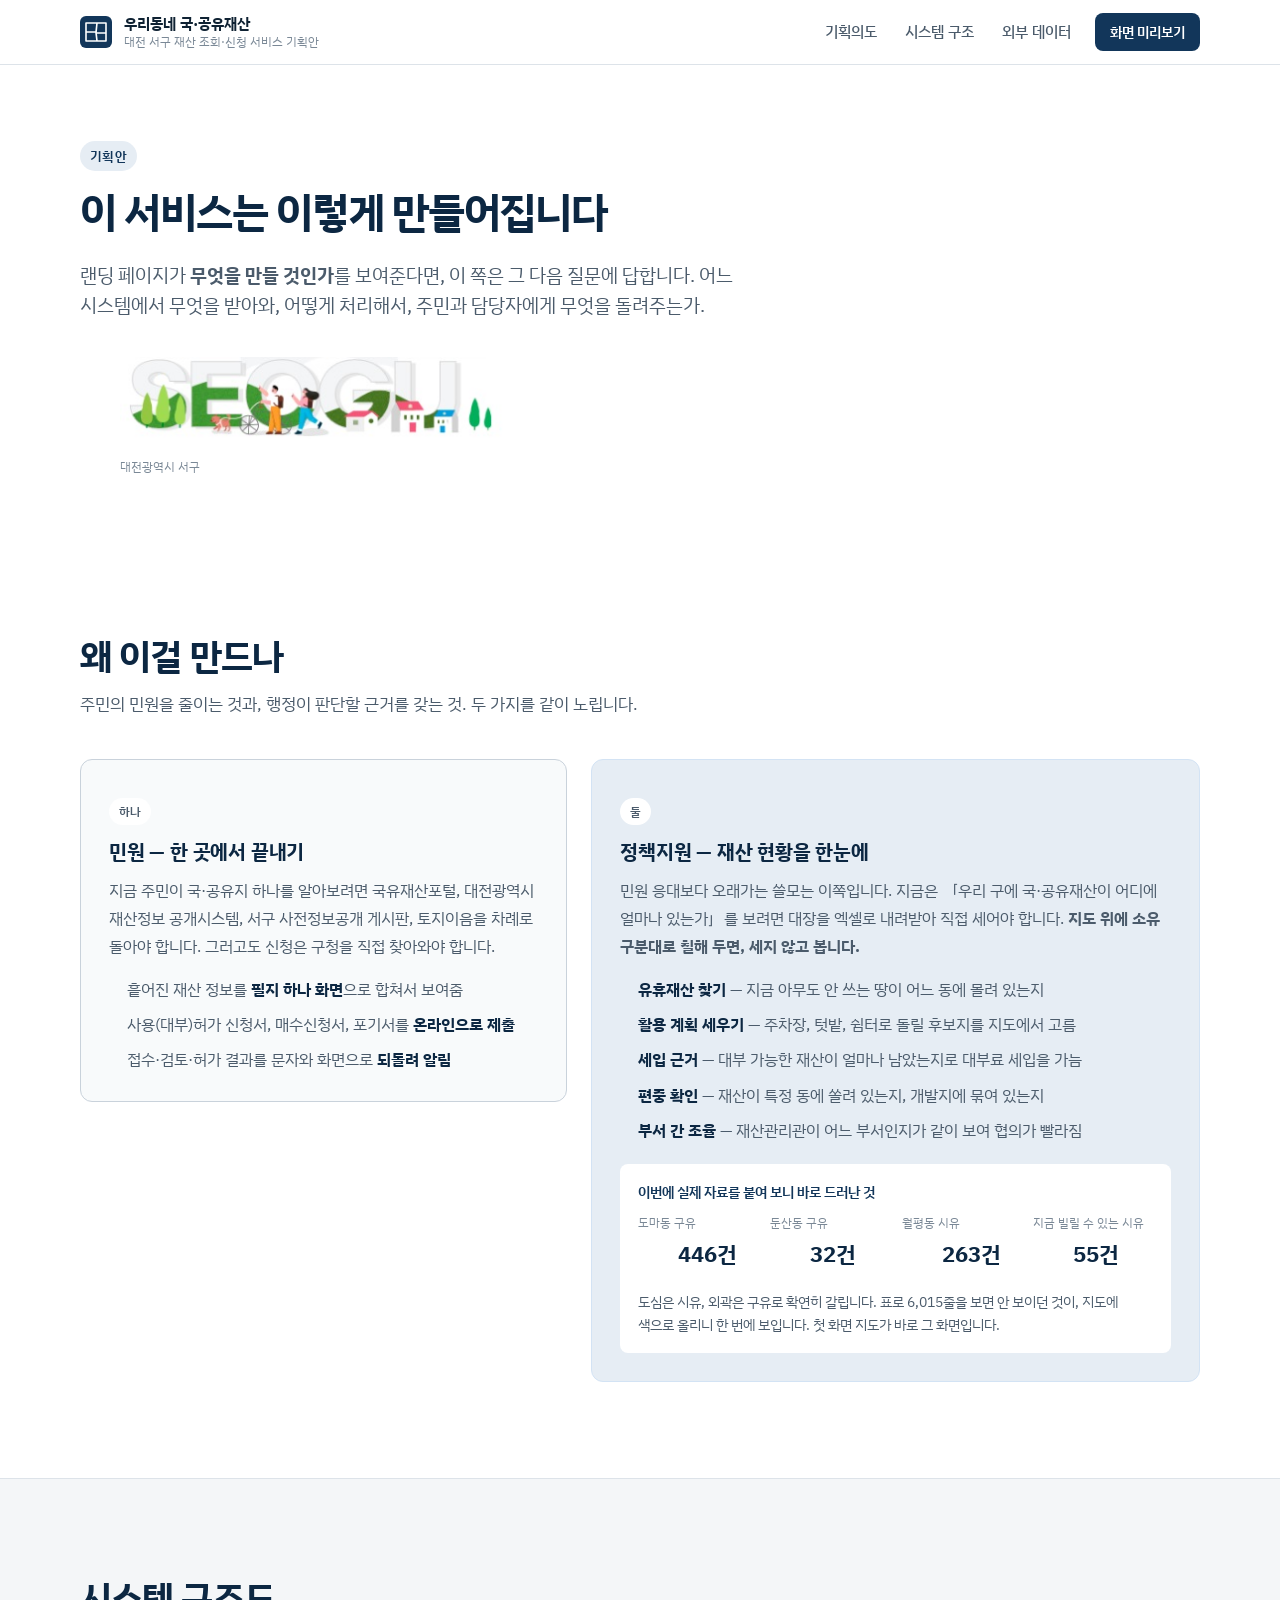
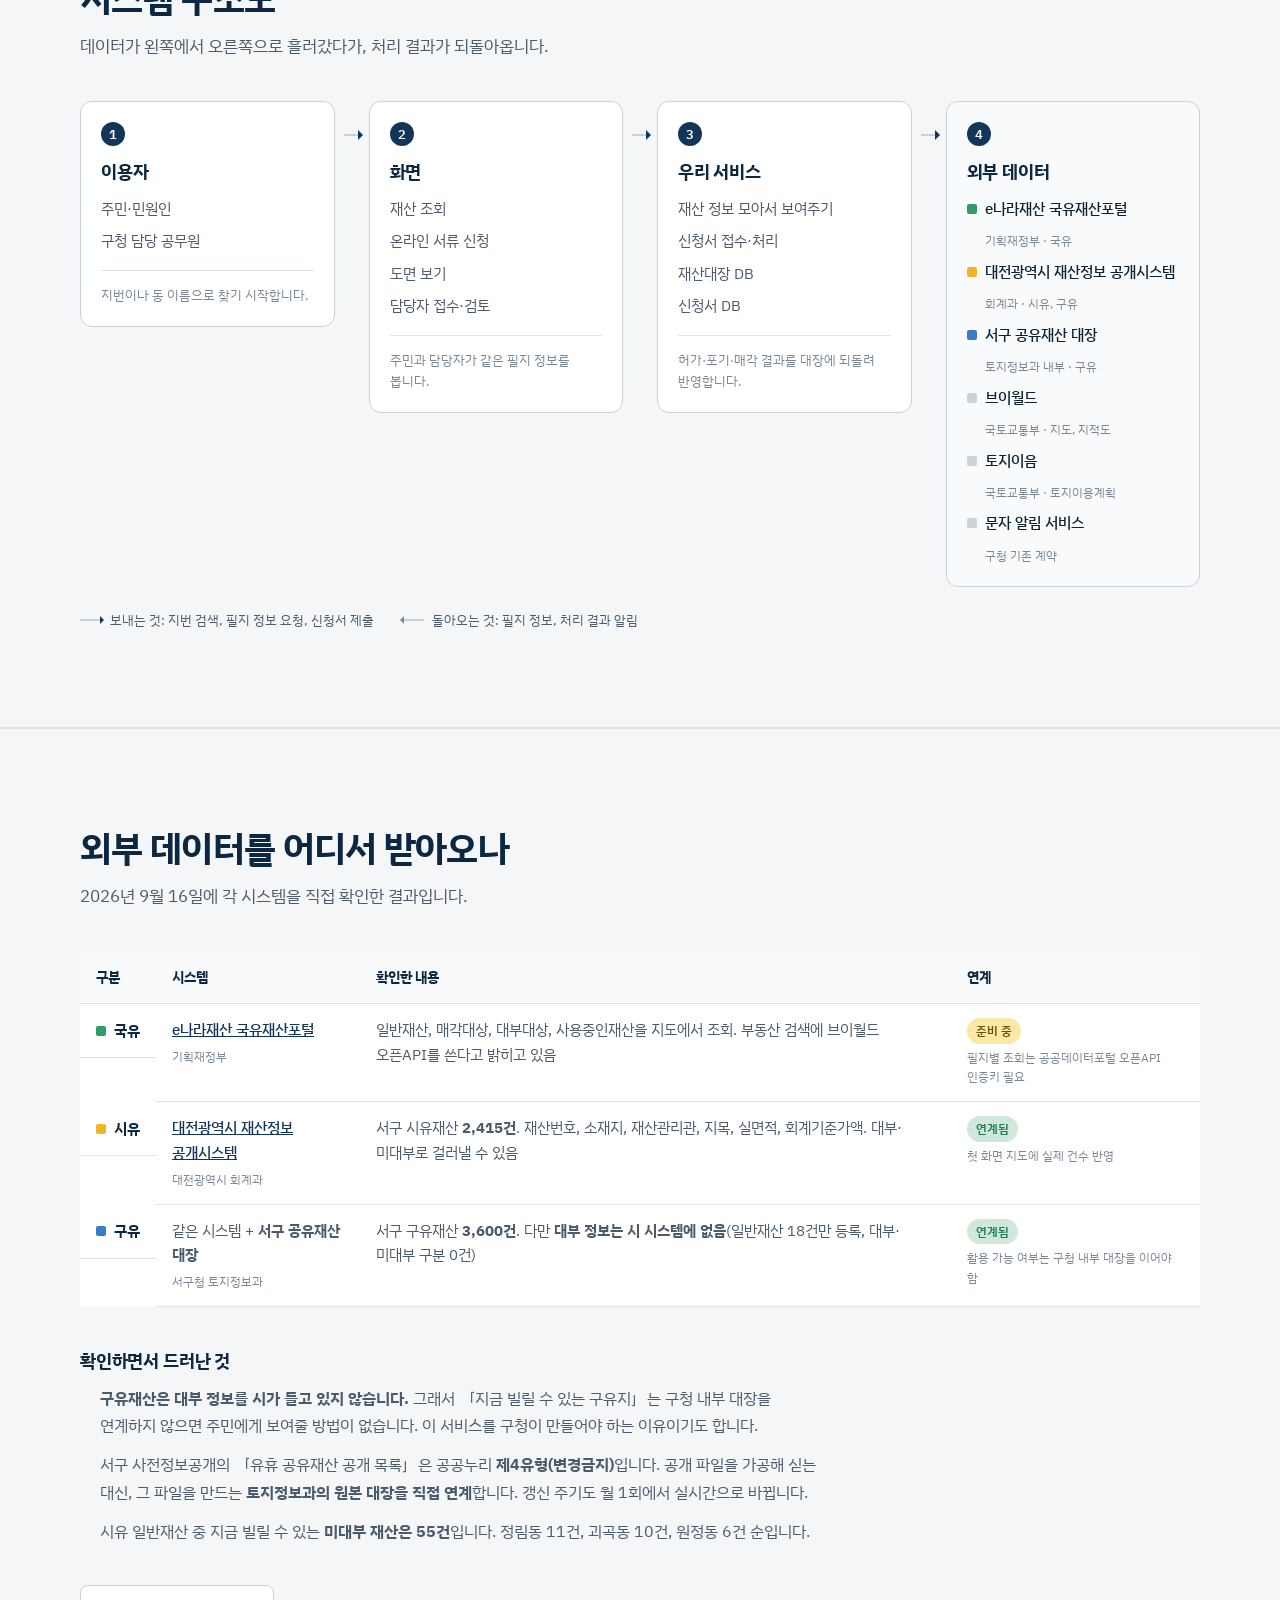
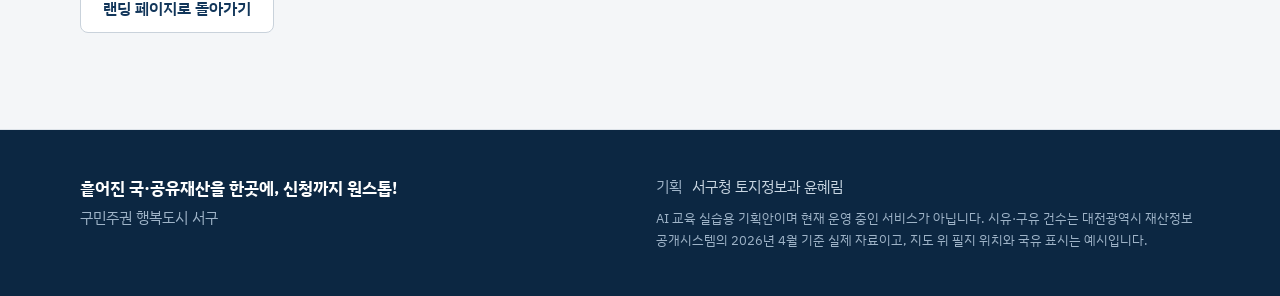
==== architecture.html @ adb10018 "feat: 기획의도·시스템 구조도 페이지 추가와 첫 화면 지도 실제 재산 건수 연계 - architecture.html 새로 만듦 (/architecture). 기획의도는 민원과 " ====
<!doctype html>
<html lang="ko">
<head>
  <meta charset="utf-8">
  <meta name="viewport" content="width=device-width, initial-scale=1">
  <title>이 서비스는 이렇게 만들어집니다 | 우리동네 국·공유재산 기획안</title>
  <meta name="description" content="대전 서구 국·공유재산 조회·신청 서비스의 시스템 구조도와 데이터 연계 계획">
  <meta property="og:type" content="website">
  <meta property="og:locale" content="ko_KR">
  <meta property="og:site_name" content="우리동네 국·공유재산">
  <meta property="og:title" content="이 서비스는 이렇게 만들어집니다">
  <meta property="og:description" content="어느 시스템에서 무엇을 받아와 어떻게 처리하는지, 시스템 구조도로 정리했습니다.">
  <meta property="og:url" content="https://seogu-land.vercel.app/architecture">
  <link rel="icon" href="data:image/svg+xml,%3Csvg xmlns='http://www.w3.org/2000/svg' viewBox='0 0 32 32'%3E%3Crect width='32' height='32' rx='6' fill='%2312365A'/%3E%3Cpath d='M6 7h11l-1 9H6zM17 7h9v10h-10zM6 16h10l1 9H6zM16 17h10v8h-9z' fill='none' stroke='%23FFFFFF' stroke-width='1.6' stroke-linejoin='round'/%3E%3C/svg%3E">
  <link rel="preconnect" href="https://fonts.googleapis.com">
  <link rel="preconnect" href="https://fonts.gstatic.com" crossorigin>
  <link href="https://fonts.googleapis.com/css2?family=IBM+Plex+Sans+KR:wght@400;500;600;700&display=swap" rel="stylesheet">
  <link rel="stylesheet" href="style.css">
</head>
<body>
  <a class="skip" href="#main">본문으로 건너뛰기</a>

  <header class="topbar">
    <div class="wrap topbar-inner">
      <a class="brand" href="index.html">
        <svg class="brand-mark" viewBox="0 0 32 32" aria-hidden="true">
          <rect width="32" height="32" rx="6"/>
          <path d="M6 7h11l-1 9H6zM17 7h9v10h-10zM6 16h10l1 9H6zM16 17h10v8h-9z"/>
        </svg>
        <span class="brand-text">
          <strong>우리동네 국·공유재산</strong>
          <small>대전 서구 재산 조회·신청 서비스 기획안</small>
        </span>
      </a>
      <nav class="topnav" aria-label="섹션 이동">
        <a href="#intent">기획의도</a>
        <a href="#arch">시스템 구조</a>
        <a href="#sources">외부 데이터</a>
        <a class="btn btn-primary btn-sm" href="index.html#demo">화면 미리보기</a>
      </nav>
    </div>
  </header>

  <main id="main">
    <!-- 머리말 -->
    <section class="plan-head">
      <div class="wrap">
        <p class="plan-badge">기획안</p>
        <h1>이 서비스는 이렇게 만들어집니다</h1>
        <p class="lede">
          랜딩 페이지가 <strong>무엇을 만들 것인가</strong>를 보여준다면, 이 쪽은 그 다음 질문에 답합니다.
          어느 시스템에서 무엇을 받아와, 어떻게 처리해서, 주민과 담당자에게 무엇을 돌려주는가.
        </p>
        <figure class="plan-logo">
          <img src="images/seogu-logo.jpg" width="393" height="76"
               alt="대전 서구 브랜드 이미지. SEOGU 글자 안에 나무와 주민, 집이 그려진 일러스트">
          <figcaption>대전광역시 서구</figcaption>
        </figure>
      </div>
    </section>


    <!-- 기획의도 -->
    <section class="section intent" id="intent" aria-labelledby="intent-title">
      <div class="wrap">
        <div class="section-head">
          <h2 id="intent-title">왜 이걸 만드나</h2>
          <p>주민의 민원을 줄이는 것과, 행정이 판단할 근거를 갖는 것. 두 가지를 같이 노립니다.</p>
        </div>

        <div class="intent-grid">
          <article class="intent-card">
            <p class="intent-tag">하나</p>
            <h3>민원 — 한 곳에서 끝내기</h3>
            <p>
              지금 주민이 국·공유지 하나를 알아보려면 국유재산포털, 대전광역시 재산정보 공개시스템,
              서구 사전정보공개 게시판, 토지이음을 차례로 돌아야 합니다.
              그러고도 신청은 구청을 직접 찾아와야 합니다.
            </p>
            <ul class="intent-list">
              <li>흩어진 재산 정보를 <strong>필지 하나 화면</strong>으로 합쳐서 보여줌</li>
              <li>사용(대부)허가 신청서, 매수신청서, 포기서를 <strong>온라인으로 제출</strong></li>
              <li>접수·검토·허가 결과를 문자와 화면으로 <strong>되돌려 알림</strong></li>
            </ul>
          </article>

          <article class="intent-card intent-card-main">
            <p class="intent-tag">둘</p>
            <h3>정책지원 — 재산 현황을 한눈에</h3>
            <p>
              민원 응대보다 오래가는 쓸모는 이쪽입니다.
              지금은 「우리 구에 국·공유재산이 어디에 얼마나 있는가」를 보려면 대장을 엑셀로 내려받아
              직접 세어야 합니다. <strong>지도 위에 소유 구분대로 칠해 두면, 세지 않고 봅니다.</strong>
            </p>
            <ul class="intent-list">
              <li><strong>유휴재산 찾기</strong> — 지금 아무도 안 쓰는 땅이 어느 동에 몰려 있는지</li>
              <li><strong>활용 계획 세우기</strong> — 주차장, 텃밭, 쉼터로 돌릴 후보지를 지도에서 고름</li>
              <li><strong>세입 근거</strong> — 대부 가능한 재산이 얼마나 남았는지로 대부료 세입을 가늠</li>
              <li><strong>편중 확인</strong> — 재산이 특정 동에 쏠려 있는지, 개발지에 묶여 있는지</li>
              <li><strong>부서 간 조율</strong> — 재산관리관이 어느 부서인지가 같이 보여 협의가 빨라짐</li>
            </ul>

            <div class="intent-proof">
              <p class="intent-proof-head">이번에 실제 자료를 붙여 보니 바로 드러난 것</p>
              <dl class="intent-figures">
                <div><dt>도마동 구유</dt><dd>446건</dd></div>
                <div><dt>둔산동 구유</dt><dd>32건</dd></div>
                <div><dt>월평동 시유</dt><dd>263건</dd></div>
                <div><dt>지금 빌릴 수 있는 시유</dt><dd>55건</dd></div>
              </dl>
              <p class="intent-proof-note">
                도심은 시유, 외곽은 구유로 확연히 갈립니다.
                표로 6,015줄을 보면 안 보이던 것이, 지도에 색으로 올리니 한 번에 보입니다.
                첫 화면 지도가 바로 그 화면입니다.
              </p>
            </div>
          </article>
        </div>
      </div>
    </section>

    <!-- 시스템 구조도 -->
    <section class="section arch" id="arch" aria-labelledby="arch-title">
      <div class="wrap">
        <div class="section-head">
          <h2 id="arch-title">시스템 구조도</h2>
          <p>데이터가 왼쪽에서 오른쪽으로 흘러갔다가, 처리 결과가 되돌아옵니다.</p>
        </div>

        <ol class="flowmap">
          <li class="fm-col">
            <p class="fm-step">1</p>
            <h3>이용자</h3>
            <ul class="fm-list">
              <li>주민·민원인</li>
              <li>구청 담당 공무원</li>
            </ul>
            <p class="fm-note">지번이나 동 이름으로 찾기 시작합니다.</p>
          </li>

          <li class="fm-col">
            <p class="fm-step">2</p>
            <h3>화면</h3>
            <ul class="fm-list">
              <li>재산 조회</li>
              <li>온라인 서류 신청</li>
              <li>도면 보기</li>
              <li>담당자 접수·검토</li>
            </ul>
            <p class="fm-note">주민과 담당자가 같은 필지 정보를 봅니다.</p>
          </li>

          <li class="fm-col">
            <p class="fm-step">3</p>
            <h3>우리 서비스</h3>
            <ul class="fm-list">
              <li>재산 정보 모아서 보여주기</li>
              <li>신청서 접수·처리</li>
              <li>재산대장 DB</li>
              <li>신청서 DB</li>
            </ul>
            <p class="fm-note">허가·포기·매각 결과를 대장에 되돌려 반영합니다.</p>
          </li>

          <li class="fm-col fm-col-ext">
            <p class="fm-step">4</p>
            <h3>외부 데이터</h3>
            <ul class="fm-list fm-list-ext">
              <li><span class="owner-dot owner-dot-kuk" aria-hidden="true"></span>e나라재산 국유재산포털<small>기획재정부 · 국유</small></li>
              <li><span class="owner-dot owner-dot-si" aria-hidden="true"></span>대전광역시 재산정보 공개시스템<small>회계과 · 시유, 구유</small></li>
              <li><span class="owner-dot owner-dot-gu" aria-hidden="true"></span>서구 공유재산 대장<small>토지정보과 내부 · 구유</small></li>
              <li><span class="owner-dot" aria-hidden="true"></span>브이월드<small>국토교통부 · 지도, 지적도</small></li>
              <li><span class="owner-dot" aria-hidden="true"></span>토지이음<small>국토교통부 · 토지이용계획</small></li>
              <li><span class="owner-dot" aria-hidden="true"></span>문자 알림 서비스<small>구청 기존 계약</small></li>
            </ul>
          </li>
        </ol>

        <p class="fm-legend">
          <span><span class="arrow arrow-out" aria-hidden="true"></span>보내는 것: 지번 검색, 필지 정보 요청, 신청서 제출</span>
          <span><span class="arrow arrow-back" aria-hidden="true"></span>돌아오는 것: 필지 정보, 처리 결과 알림</span>
        </p>
      </div>
    </section>

    <!-- 외부 데이터 -->
    <section class="section sources" id="sources" aria-labelledby="sources-title">
      <div class="wrap">
        <div class="section-head">
          <h2 id="sources-title">외부 데이터를 어디서 받아오나</h2>
          <p>2026년 9월 16일에 각 시스템을 직접 확인한 결과입니다.</p>
        </div>

        <div class="table-wrap">
          <table class="srctable">
            <caption class="sr-only">국·공유재산 외부 데이터 연계 검토 결과</caption>
            <thead>
              <tr><th scope="col">구분</th><th scope="col">시스템</th><th scope="col">확인한 내용</th><th scope="col">연계</th></tr>
            </thead>
            <tbody>
              <tr>
                <th scope="row"><span class="owner-dot owner-dot-kuk" aria-hidden="true"></span>국유</th>
                <td><a href="https://www.k-pis.go.kr/addMapView.do" target="_blank" rel="noopener">e나라재산 국유재산포털</a><small>기획재정부</small></td>
                <td>일반재산, 매각대상, 대부대상, 사용중인재산을 지도에서 조회. 부동산 검색에 브이월드 오픈API를 쓴다고 밝히고 있음</td>
                <td><span class="tag tag-wait">준비 중</span><small>필지별 조회는 공공데이터포털 오픈API 인증키 필요</small></td>
              </tr>
              <tr>
                <th scope="row"><span class="owner-dot owner-dot-si" aria-hidden="true"></span>시유</th>
                <td><a href="https://www.daejeon.go.kr/jaesan/PropertyList.do" target="_blank" rel="noopener">대전광역시 재산정보 공개시스템</a><small>대전광역시 회계과</small></td>
                <td>서구 시유재산 <strong>2,415건</strong>. 재산번호, 소재지, 재산관리관, 지목, 실면적, 회계기준가액. 대부·미대부로 걸러낼 수 있음</td>
                <td><span class="tag tag-ok">연계됨</span><small>첫 화면 지도에 실제 건수 반영</small></td>
              </tr>
              <tr>
                <th scope="row"><span class="owner-dot owner-dot-gu" aria-hidden="true"></span>구유</th>
                <td>같은 시스템 + <strong>서구 공유재산 대장</strong><small>서구청 토지정보과</small></td>
                <td>서구 구유재산 <strong>3,600건</strong>. 다만 <strong>대부 정보는 시 시스템에 없음</strong>(일반재산 18건만 등록, 대부·미대부 구분 0건)</td>
                <td><span class="tag tag-ok">연계됨</span><small>활용 가능 여부는 구청 내부 대장을 이어야 함</small></td>
              </tr>
            </tbody>
          </table>
        </div>

        <div class="findings">
          <h3>확인하면서 드러난 것</h3>
          <ul>
            <li>
              <strong>구유재산은 대부 정보를 시가 들고 있지 않습니다.</strong>
              그래서 「지금 빌릴 수 있는 구유지」는 구청 내부 대장을 연계하지 않으면 주민에게 보여줄 방법이 없습니다.
              이 서비스를 구청이 만들어야 하는 이유이기도 합니다.
            </li>
            <li>
              서구 사전정보공개의 「유휴 공유재산 공개 목록」은 공공누리 <strong>제4유형(변경금지)</strong>입니다.
              공개 파일을 가공해 싣는 대신, 그 파일을 만드는 <strong>토지정보과의 원본 대장을 직접 연계</strong>합니다.
              갱신 주기도 월 1회에서 실시간으로 바뀝니다.
            </li>
            <li>
              시유 일반재산 중 지금 빌릴 수 있는 <strong>미대부 재산은 55건</strong>입니다.
              정림동 11건, 괴곡동 10건, 원정동 6건 순입니다.
            </li>
          </ul>
        </div>

        <p class="plan-back"><a class="btn btn-outline" href="index.html">랜딩 페이지로 돌아가기</a></p>
      </div>
    </section>
  </main>

  <footer class="footer">
    <div class="wrap footer-inner">
      <div>
        <p class="footer-name">흩어진 국·공유재산을 한곳에, 신청까지 원스톱!</p>
        <p class="footer-slogan">구민주권 행복도시 서구</p>
      </div>
      <div class="footer-meta">
        <p><span class="footer-label">기획</span>서구청 토지정보과 윤혜림</p>
        <p class="notice">AI 교육 실습용 기획안이며 현재 운영 중인 서비스가 아닙니다. 시유·구유 건수는 대전광역시 재산정보 공개시스템의 2026년 4월 기준 실제 자료이고, 지도 위 필지 위치와 국유 표시는 예시입니다.</p>
      </div>
    </div>
  </footer>
</body>
</html>
---- style.css ----
/* =========================================================
   우리동네 국·공유재산을 한눈에 — 기획 랜딩 페이지
   디자인: 공간정보 플랫폼형
   소유 구분 색: 국유 초록 / 시유 노랑 / 구유 파랑, 활용 가능은 빗금
   반응형 기준: 960px(태블릿) / 640px(모바일)
   ========================================================= */

:root {
  --bg: #f4f6f8;
  --surface: #ffffff;
  --surface-2: #f8fafb;
  --ink: #0f2233;
  --ink-soft: #4b5b6b;
  --ink-mute: #7a8896;
  --line: #dde3e9;
  --line-strong: #c9d2db;

  --navy: #12365a;
  --navy-deep: #0c2742;
  --navy-tint: #e6edf4;

  --kuk: #1e7f55;        /* 국유 */
  --kuk-mid: #2e9d68;
  --kuk-tint: #cfe8da;
  --si: #b58600;         /* 시유 */
  --si-mid: #f0b429;
  --si-tint: #fbe8a6;
  --si-text: #6f5200;
  --gu: #2f6fb0;         /* 구유 */
  --gu-mid: #3b7cc9;
  --gu-tint: #d3e3f4;

  --hatch-line: rgba(15, 34, 51, 0.6);
  --hatch: repeating-linear-gradient(45deg, var(--hatch-line) 0 1.5px, transparent 1.5px 5px);

  --map-base: #eef1f4;
  --map-parcel: #fbfcfd;
  --map-line: #9aa7b4;

  --font: "IBM Plex Sans KR", "Apple SD Gothic Neo", "Malgun Gothic", sans-serif;
  --gutter: clamp(16px, 4vw, 40px);
  --r-lg: 12px;
  --r-md: 8px;
  --r-sm: 4px;
}

*, *::before, *::after { box-sizing: border-box; }

html { scroll-behavior: smooth; scroll-padding-top: 76px; }
@media (prefers-reduced-motion: reduce) { html { scroll-behavior: auto; } }

body {
  margin: 0;
  font-family: var(--font);
  font-size: 1rem;
  line-height: 1.7;
  color: var(--ink);
  background: var(--surface);
  word-break: keep-all;
  overflow-wrap: break-word;
  -webkit-text-size-adjust: 100%;
}

h1, h2, h3, p { margin: 0; }
ul, ol { margin: 0; padding: 0; list-style: none; }
img, svg { max-width: 100%; }
button, input { font: inherit; color: inherit; }

.wrap { width: 100%; max-width: 1200px; margin-inline: auto; padding-inline: var(--gutter); }

:focus-visible { outline: 3px solid var(--gu); outline-offset: 2px; border-radius: var(--r-sm); }

.skip {
  position: absolute; left: 12px; top: -48px; z-index: 30;
  background: var(--navy); color: #fff; padding: 8px 14px; border-radius: var(--r-md);
}
.skip:focus { top: 12px; }
.sr-only { position: absolute; width: 1px; height: 1px; overflow: hidden; clip: rect(0 0 0 0); white-space: nowrap; }

/* ---------- 상단 바 ---------- */
.topbar {
  position: sticky; top: 0; z-index: 20;
  background: rgba(255, 255, 255, 0.94);
  backdrop-filter: blur(8px);
  border-bottom: 1px solid var(--line);
}
.topbar-inner { display: flex; align-items: center; justify-content: space-between; gap: 16px; min-height: 64px; }
.brand { display: flex; align-items: center; gap: 12px; color: var(--ink); text-decoration: none; }
.brand-mark { width: 32px; height: 32px; flex: none; }
.brand-mark rect { fill: var(--navy); }
.brand-mark path { fill: none; stroke: #fff; stroke-width: 1.6; stroke-linejoin: round; }
.brand-text { display: flex; flex-direction: column; line-height: 1.25; }
.brand-text strong { font-size: 0.9375rem; font-weight: 700; }
.brand-text small { font-size: 0.75rem; color: var(--ink-mute); }
.topnav { display: flex; align-items: center; gap: 4px; }
.topnav a:not(.btn) {
  color: var(--ink-soft); text-decoration: none; font-size: 0.9375rem; font-weight: 500;
  padding: 8px 12px; border-radius: var(--r-md);
}
.topnav a:not(.btn):hover { color: var(--navy); background: var(--navy-tint); }
.topnav .btn { margin-left: 8px; }

/* ---------- 버튼 ---------- */
.btn {
  display: inline-flex; align-items: center; justify-content: center;
  min-height: 48px; padding: 0 22px; border-radius: var(--r-md);
  font-weight: 600; font-size: 1rem; text-decoration: none; border: 1px solid transparent;
  transition: background-color .15s, border-color .15s, color .15s;
}
.btn-sm { min-height: 38px; padding: 0 14px; font-size: 0.875rem; }
.btn-primary { background: var(--navy); color: #fff; }
.btn-primary:hover { background: var(--navy-deep); }
.btn-outline { background: var(--surface); color: var(--navy); border-color: var(--line-strong); }
.btn-outline:hover { border-color: var(--navy); }

/* ---------- 1. 첫 화면 ---------- */
.hero {
  padding-block: clamp(40px, 6vw, 80px);
  background-color: var(--bg);
  background-image:
    linear-gradient(rgba(18, 54, 90, 0.045) 1px, transparent 1px),
    linear-gradient(90deg, rgba(18, 54, 90, 0.045) 1px, transparent 1px);
  background-size: 48px 48px;
  border-bottom: 1px solid var(--line);
}
.hero-inner {
  display: grid;
  grid-template-columns: minmax(0, 1fr) minmax(0, 1.12fr);
  gap: clamp(32px, 4.5vw, 64px);
  align-items: center;
}
/* 첫 화면 뒤로 천천히 흐르는 수채화 색 */
.hero { position: relative; overflow: hidden; isolation: isolate; }
.hero::before {
  content: ""; position: absolute; inset: -20%; z-index: -1; pointer-events: none;
  background:
    radial-gradient(38% 46% at 18% 28%, rgba(127, 196, 216, 0.30), transparent 70%),
    radial-gradient(34% 42% at 82% 18%, rgba(169, 200, 240, 0.34), transparent 70%),
    radial-gradient(42% 48% at 64% 88%, rgba(181, 184, 238, 0.26), transparent 70%);
}
@media (prefers-reduced-motion: no-preference) {
  .hero::before { animation: wash-drift 26s ease-in-out infinite alternate; }
}
@keyframes wash-drift {
  from { transform: translate3d(-3%, -2%, 0) scale(1); }
  to { transform: translate3d(3%, 3%, 0) scale(1.08); }
}

.slogan {
  display: flex; align-items: center; gap: 10px;
  font-size: 0.9375rem; font-weight: 600; color: var(--kuk); margin-bottom: 18px;
}
.slogan::before { content: ""; width: 24px; height: 2px; background: var(--kuk); }
.hero h1 {
  font-size: clamp(2.125rem, 3.7vw, 3.25rem);
  line-height: 1.22; letter-spacing: -0.035em; font-weight: 700; color: var(--navy-deep);
}
.hero h1 span { display: block; }
.lede { margin-top: 22px; font-size: clamp(1.0625rem, 1.5vw, 1.25rem); font-weight: 500; line-height: 1.6; max-width: 30em; text-wrap: balance; }
.lede-sub { margin-top: 10px; color: var(--ink-soft); max-width: 34em; text-wrap: pretty; }
.hero-actions { display: flex; flex-wrap: wrap; gap: 10px; margin-top: 28px; }

.hero-meta { margin: 32px 0 0; display: grid; border-top: 1px solid var(--line-strong); max-width: 30rem; }
.hero-meta div { display: grid; grid-template-columns: 3.5em minmax(0, 1fr); gap: 12px; padding: 10px 0; border-bottom: 1px solid var(--line); font-size: 0.9375rem; }
.hero-meta dt { font-weight: 700; color: var(--navy); }
.hero-meta dd { margin: 0; color: var(--ink-soft); }

/* GIS 앱 창 */
.gis {
  margin: 0; background: var(--surface);
  border: 1px solid var(--line-strong); border-radius: var(--r-lg); overflow: hidden;
}
.gis-bar {
  display: flex; align-items: center; justify-content: space-between; gap: 12px;
  padding: 10px 14px; border-bottom: 1px solid var(--line); background: var(--surface);
}
.gis-title { font-weight: 700; font-size: 0.9375rem; color: var(--navy-deep); }
.gis-search {
  display: inline-flex; align-items: center; gap: 8px; min-width: 190px;
  padding: 6px 12px; border: 1px solid var(--line); border-radius: var(--r-md);
  background: var(--surface-2); color: var(--ink-mute); font-size: 0.8125rem;
}
.gis-search svg { width: 14px; height: 14px; fill: none; stroke: var(--ink-mute); stroke-width: 1.6; stroke-linecap: round; }
.gis-body { display: grid; grid-template-columns: 148px minmax(0, 1fr); }

.gis-layers { margin: 0; padding: 14px 12px; border: 0; border-right: 1px solid var(--line); background: var(--surface-2); min-width: 0; }
.gis-layers legend { float: left; width: 100%; padding: 0; margin-bottom: 8px; font-size: 0.75rem; font-weight: 700; color: var(--ink-mute); }
.gis-layers label {
  display: flex; align-items: center; gap: 8px; padding: 6px 4px; border-radius: var(--r-sm);
  font-size: 0.8125rem; font-weight: 500; cursor: pointer; clear: both;
}
.gis-layers label:hover { background: var(--navy-tint); }
.gis-layers input { width: 15px; height: 15px; margin: 0; accent-color: var(--navy); flex: none; }
.lyr { width: 14px; height: 11px; border-radius: 2px; flex: none; }
.lyr-dong { border: 1.5px solid var(--navy); background: var(--map-parcel); }
.lyr-kuk { background: var(--kuk-mid); border: 1px solid var(--kuk); }
.lyr-si { background: var(--si-mid); border: 1px solid var(--si); }
.lyr-gu { background: var(--gu-mid); border: 1px solid var(--gu); }
.lyr-use { background: var(--hatch), #fff; border: 1px solid var(--ink-soft); }
.lyr-route { height: 0; border-top: 2px dashed var(--navy); }

.gis-map { position: relative; height: clamp(460px, 64vh, 620px); background: var(--map-base); overflow: hidden; }
.gis-svg { display: block; width: 100%; height: 100%; }
.gis-hud {
  position: absolute; left: 12px; top: 12px;
  padding: 8px 12px; border-radius: var(--r-md);
  background: rgba(12, 39, 66, 0.92); color: #fff; min-width: 172px;
}
.gis-hud-head { display: flex; align-items: center; gap: 7px; font-size: 0.75rem; font-weight: 700; line-height: 1.4; }
.gis-rec { width: 7px; height: 7px; border-radius: 50%; background: #ff5a5f; }
.gis-hud-meta { margin-left: auto; padding-left: 10px; font-weight: 500; color: #9fb4c8; }
.gis-hud-status { margin-top: 2px; font-size: 0.8125rem; font-weight: 500; color: #dce7f1; line-height: 1.4; }
.gis-zoom {
  position: absolute; right: 12px; top: 12px; display: flex; flex-direction: column;
  background: var(--surface); border: 1px solid var(--line-strong); border-radius: var(--r-md); overflow: hidden;
}
.gis-zoom button {
  width: 34px; height: 34px; padding: 0; border: 0; background: var(--surface); cursor: pointer;
  font-size: 1.125rem; font-weight: 600; line-height: 1; color: var(--ink-soft);
}
.gis-zoom button + button { border-top: 1px solid var(--line); }
.gis-zoom button:hover { color: var(--navy); }
.gis-zoom button[aria-pressed="true"] { color: var(--navy); background: var(--navy-tint); }
.gis-north { position: absolute; right: 16px; bottom: 12px; width: 20px; }
.gis-north svg { display: block; width: 20px; height: 28px; }
.gis-north path { fill: var(--navy); }
.gis-north text { fill: var(--navy); font-size: 8px; font-weight: 700; text-anchor: middle; }
.gis-status {
  display: flex; flex-wrap: wrap; align-items: center; gap: 4px 18px;
  padding: 8px 14px; border-top: 1px solid var(--line); background: var(--surface);
  font-size: 0.75rem; color: var(--ink-mute);
}
.gis-sample { margin-left: auto; font-weight: 700; color: var(--navy); background: var(--navy-tint); padding: 1px 8px; border-radius: var(--r-sm); }

/* 첫 화면 지도: 행정동 지도와 필지 표시 */
.hm-base { fill: var(--map-base); }
/* 수채화 그라데이션 위에 흰 행정동 경계선 */
.hm-wash { opacity: 0.72; }
#hero-svg .dong { fill: none; stroke: #fff; stroke-width: 3; stroke-linejoin: round; transition: stroke-opacity .2s; }
#hero-svg .outline { fill: none; stroke: var(--navy); stroke-width: 4; stroke-linejoin: round; }
#hero-svg .name {
  font-family: var(--font); font-size: 20px; font-weight: 600; fill: var(--ink-soft);
  text-anchor: middle; dominant-baseline: central;
  paint-order: stroke; stroke: var(--map-parcel); stroke-width: 4px; stroke-linejoin: round;
}
#hero-svg .neighbor { font-family: var(--font); font-size: 30px; font-weight: 700; fill: #aab4be; text-anchor: middle; dominant-baseline: central; }
#hm-labels { transition: opacity .2s; }
.hm-lot-body { stroke: #fff; stroke-width: 2; }
.hm-lot-kuk .hm-lot-body { fill: var(--kuk-mid); }
.hm-lot-si .hm-lot-body { fill: var(--si-mid); }
.hm-lot-gu .hm-lot-body { fill: var(--gu-mid); }
.hm-hatch { pointer-events: none; }
.hm-landmark rect { fill: #d4dce4; stroke: var(--navy); stroke-width: 1.5; }
.hm-landmark path { stroke: var(--navy); stroke-width: 2; }
.hm-label { fill: var(--navy-deep); font-size: 15px; font-weight: 700; text-anchor: middle; paint-order: stroke; stroke: var(--map-parcel); stroke-width: 4px; }
.hm-route { fill: none; stroke: var(--navy); stroke-width: 2; stroke-dasharray: 7 6; opacity: 0.6; transition: opacity .2s; }
.hm-marker circle { fill: var(--navy); stroke: #fff; stroke-width: 2; }
.hm-marker text { fill: #fff; font-size: 12px; font-weight: 700; text-anchor: middle; dominant-baseline: central; }

/* 레이어 켜고 끄기 */
.hide-dong .dong { stroke-opacity: 0.15; }
.hide-dong #hm-labels { opacity: 0; }
.hide-kuk .hm-lot-kuk,
.hide-si .hm-lot-si,
.hide-gu .hm-lot-gu,
.hide-use .hm-hatch { display: none; }
.hide-route .hm-route { opacity: 0; }

/* 드론 조사 */
.hm-drone-shadow { fill: rgba(15, 34, 51, 0.16); stroke: rgba(15, 34, 51, 0.16); }
.hm-drone .hm-arm { stroke: var(--navy-deep); stroke-width: 4; stroke-linecap: round; }
.hm-drone .hm-rotor { fill: rgba(255, 255, 255, 0.8); stroke: var(--navy-deep); stroke-width: 1.2; }
.hm-drone .hm-prop { stroke: var(--navy-deep); stroke-width: 2; stroke-linecap: round; }
.hm-drone .hm-body { fill: var(--navy-deep); }
.hm-drone .hm-cam { fill: #6fb1e8; }
.hm-drone .hm-led { fill: #3ddc84; }
.hm-scan { opacity: 0; transition: opacity .3s; }
.hm-scan.is-on { opacity: 1; }
.hm-scan-area { fill: rgba(18, 54, 90, 0.1); }
.hm-scan-frame { fill: none; stroke: var(--navy); stroke-width: 2.4; stroke-linecap: square; }
.hm-scan-pulse { fill: none; stroke: var(--navy); stroke-width: 2; opacity: 0; }
.hm-scan-line { fill: var(--navy); opacity: 0.6; }
.hm-chip { opacity: 0; transform: translateY(4px); transition: opacity .35s, transform .35s; }
.hm-done.is-on .hm-chip { opacity: 1; transform: none; }
.hm-chip rect { fill: #fff; stroke: var(--line-strong); stroke-width: 1; }
.hm-chip circle { fill: var(--kuk); }
.hm-chip path { fill: none; stroke: #fff; stroke-width: 1.7; stroke-linecap: round; stroke-linejoin: round; }
.hm-chip text { fill: var(--ink); font-size: 11px; font-weight: 600; dominant-baseline: central; }

@media (prefers-reduced-motion: no-preference) {
  .hm-prop { transform-box: fill-box; transform-origin: center; animation: spin .16s linear infinite; }
  .hm-led, .gis-rec { animation: blink 1.2s ease-in-out infinite; }
  .hm-scan.is-on .hm-scan-pulse { transform-box: fill-box; transform-origin: center; animation: pulse 1.1s ease-out infinite; }
  .hm-scan.is-on .hm-scan-line { animation: sweep 1.1s ease-in-out infinite alternate; }
}
@keyframes spin { to { transform: rotate(360deg); } }
@keyframes blink { 50% { opacity: 0.3; } }
@keyframes pulse { from { transform: scale(.2); opacity: .9; } to { transform: scale(1); opacity: 0; } }
@keyframes sweep { from { transform: translateY(-28px); } to { transform: translateY(28px); } }

/* ---------- 공통 섹션 ---------- */
.section { padding-block: clamp(56px, 7.5vw, 96px); }
.problem, .demo, .effects { background: var(--surface); }
.features, .flow, .roadmap { background: var(--bg); border-block: 1px solid var(--line); }
.section-head { max-width: 42rem; margin-bottom: clamp(28px, 3.5vw, 40px); }
.section-head h2 { font-size: clamp(1.625rem, 3vw, 2.25rem); line-height: 1.3; letter-spacing: -0.025em; color: var(--navy-deep); }
.section-head p { margin-top: 10px; color: var(--ink-soft); font-size: 1.0625rem; }
h3 { font-size: 1.125rem; line-height: 1.45; letter-spacing: -0.01em; }

.icon {
  display: grid; place-items: center; width: 40px; height: 40px; flex: none;
  border-radius: var(--r-md); background: var(--navy-tint); color: var(--navy);
}
.icon svg { width: 22px; height: 22px; fill: none; stroke: currentColor; stroke-width: 1.7; stroke-linecap: round; stroke-linejoin: round; }

/* ---------- 2. 문제 ---------- */
.pains { display: grid; grid-template-columns: repeat(3, minmax(0, 1fr)); border: 1px solid var(--line); border-radius: var(--r-lg); overflow: hidden; }
.pains li { padding: clamp(22px, 2.6vw, 30px); background: var(--surface); }
.pains li + li { border-left: 1px solid var(--line); }
.pains h3 { margin-top: 16px; }
.pains p { margin-top: 6px; color: var(--ink-soft); font-size: 0.9375rem; }

/* ---------- 3. 기능 ---------- */
.sheets { display: grid; grid-template-columns: repeat(2, minmax(0, 1fr)); gap: clamp(14px, 2vw, 20px); }
.sheet {
  display: flex; flex-direction: column;
  padding: clamp(22px, 2.6vw, 28px); background: var(--surface);
  border: 1px solid var(--line); border-radius: var(--r-lg);
}
.feature-head { display: flex; align-items: center; gap: 12px; }
.sheet h3 { font-size: 1.1875rem; }
.sheet > p { margin-top: 12px; color: var(--ink-soft); font-size: 0.9375rem; }

.mini-facts, .mini-docs, .mini-list, .mini-drawings { margin-top: 18px; }
.mini-facts { display: grid; grid-template-columns: repeat(3, minmax(0, 1fr)); border: 1px solid var(--line); border-radius: var(--r-md); overflow: hidden; }
.mini-facts div { padding: 8px 12px; border-right: 1px solid var(--line); border-bottom: 1px solid var(--line); background: var(--surface-2); }
.mini-facts div:first-child { grid-column: span 2; }
.mini-facts div:last-child { grid-column: 1 / -1; border-bottom: 0; }
.mini-facts dt { font-size: 0.75rem; color: var(--ink-mute); }
.mini-facts dd { margin: 0; font-weight: 600; font-size: 0.9375rem; }

.mini-docs { display: grid; gap: 8px; }
.mini-docs li {
  display: flex; align-items: center; justify-content: space-between; gap: 10px;
  padding: 10px 14px; background: var(--surface-2); border: 1px solid var(--line); border-radius: var(--r-md);
  font-weight: 500; font-size: 0.9375rem;
}
.mini-docs li::after { content: "온라인 제출"; font-size: 0.75rem; font-weight: 600; color: var(--kuk); }

.mini-list { border: 1px solid var(--line); border-radius: var(--r-md); overflow: hidden; }
.mini-list li { display: flex; align-items: center; gap: 10px; padding: 10px 14px; font-weight: 600; font-size: 0.9375rem; background: var(--surface-2); }
.mini-list li + li { border-top: 1px solid var(--line); }
.mini-list li span:last-child { margin-left: auto; font-weight: 400; color: var(--ink-soft); font-size: 0.875rem; }
.dot { width: 14px; height: 11px; border-radius: 2px; flex: none; background: var(--hatch), var(--kuk-mid); border: 1px solid var(--kuk); }

.mini-drawings { display: grid; grid-template-columns: repeat(3, minmax(0, 1fr)); gap: 10px; }
.mini-drawings figure { margin: 0; }
.mini-drawings svg { display: block; width: 100%; height: auto; background: #fff; border: 1px solid var(--line); border-radius: var(--r-sm); }
.mini-drawings figcaption { font-size: 0.8125rem; color: var(--ink-soft); margin-top: 6px; text-align: center; }
.md-lines path { fill: none; stroke: var(--ink-soft); stroke-width: 1; }
.md-target { fill: var(--navy-tint); stroke: var(--navy); stroke-width: 1.8; }
.mini-drawings text { font-size: 10px; font-weight: 700; fill: var(--ink); text-anchor: middle; }
.md-road { fill: var(--map-base); }
.md-blocks path { fill: var(--surface-2); stroke: var(--line-strong); }
.md-pin { fill: var(--navy); stroke: #fff; stroke-width: 1.5; }
.md-cur-target { fill: none; stroke: #ffd84d; stroke-width: 2; stroke-dasharray: 4 3; }

/* ---------- 4. 데모 ---------- */
.demo-board { display: grid; grid-template-columns: minmax(0, 1.25fr) minmax(0, 1fr); gap: clamp(14px, 2vw, 24px); align-items: start; }
.demo-map-panel { background: var(--surface); border: 1px solid var(--line-strong); border-radius: var(--r-lg); overflow: hidden; }
@media (min-width: 961px) { .demo-map-panel { position: sticky; top: 84px; } }
.demo-map-bar {
  display: flex; flex-wrap: wrap; align-items: center; justify-content: space-between; gap: 8px 16px;
  padding: 10px 14px; border-bottom: 1px solid var(--line);
}
.sample-badge { font-size: 0.75rem; font-weight: 700; color: var(--navy); background: var(--navy-tint); padding: 2px 8px; border-radius: var(--r-sm); }
.demo-map { display: block; width: 100%; height: auto; background: var(--map-base); touch-action: manipulation; }

.legend { display: flex; flex-wrap: wrap; gap: 6px 16px; font-size: 0.875rem; color: var(--ink-soft); }
.legend li { display: flex; align-items: center; gap: 7px; }
.legend-sm { font-size: 0.8125rem; gap: 4px 14px; }
.swatch { width: 14px; height: 12px; border-radius: 2px; }
.swatch-kuk { background: var(--kuk-tint); border: 1px solid var(--kuk); }
.swatch-si { background: var(--si-tint); border: 1px solid var(--si); }
.swatch-gu { background: var(--gu-tint); border: 1px solid var(--gu); }
.swatch-use { background: var(--hatch), #fff; border: 1px solid var(--ink-soft); }

.demo-map .road { fill: #fff; }
.demo-map .road-name { fill: var(--ink-mute); font-size: 11px; font-weight: 500; }
.demo-map .lot-private { fill: var(--map-parcel); stroke: var(--map-line); stroke-width: 0.8; }
.demo-map .parcel { stroke-width: 1.4; cursor: pointer; transition: fill .15s; }
.demo-map .parcel-kuk { fill: var(--kuk-tint); stroke: var(--kuk); }
.demo-map .parcel-si { fill: var(--si-tint); stroke: var(--si); }
.demo-map .parcel-gu { fill: var(--gu-tint); stroke: var(--gu); }
.demo-map .parcel-kuk:hover { fill: #b5dcc6; }
.demo-map .parcel-si:hover { fill: #f7da7c; }
.demo-map .parcel-gu:hover { fill: #bcd4ee; }
.demo-map .parcel:focus { outline: none; }
.demo-map .parcel:focus-visible { stroke: var(--navy); stroke-width: 4; }
.demo-map .parcel.is-selected { stroke: var(--navy); stroke-width: 4; }
.demo-map .parcel-hatch { pointer-events: none; }
.demo-map .parcel-no {
  font-size: 12px; font-weight: 700; fill: var(--ink); text-anchor: middle; pointer-events: none;
  paint-order: stroke; stroke: #fff; stroke-width: 3px; stroke-linejoin: round;
}

.demo-card {
  background: var(--surface); border: 1px solid var(--line-strong); border-radius: var(--r-lg);
  padding: clamp(18px, 2.4vw, 24px);
}
.card-tags { display: flex; flex-wrap: wrap; gap: 6px; }
.owner-chip, .status-chip { font-size: 0.75rem; font-weight: 700; padding: 2px 8px; border-radius: var(--r-sm); }
.owner-kuk { background: var(--kuk); color: #fff; }
.owner-si { background: var(--si-mid); color: var(--si-text); }
.owner-gu { background: var(--gu); color: #fff; }
.status-chip { background: var(--surface-2); border: 1px solid var(--line-strong); color: var(--ink-soft); }
.status-available { background: var(--hatch), #fff; border-color: var(--ink-soft); color: var(--ink); text-shadow: 0 0 3px #fff, 0 0 3px #fff; }
.demo-card h3 { font-size: 1.5rem; margin-top: 10px; letter-spacing: -0.02em; color: var(--navy-deep); }

.card-facts { margin: 14px 0 0; display: grid; grid-template-columns: 1fr 1fr; border-top: 1px solid var(--line); }
.card-facts div { padding: 10px 0; border-bottom: 1px solid var(--line); }
.card-facts div:nth-child(odd) { padding-right: 12px; }
.card-facts .wide { grid-column: 1 / -1; }
.card-facts dt { font-size: 0.75rem; color: var(--ink-mute); }
.card-facts dd { margin: 2px 0 0; font-weight: 500; }

.zoning { margin-top: 16px; padding: 14px 16px; background: var(--surface-2); border: 1px solid var(--line); border-radius: var(--r-md); }
.zoning-head { display: flex; align-items: center; gap: 8px; margin-bottom: 8px; }
.zoning-title { font-weight: 700; font-size: 0.9375rem; color: var(--navy-deep); }
.zoning-badge { font-size: 0.6875rem; font-weight: 700; color: var(--navy); background: var(--navy-tint); padding: 1px 7px; border-radius: var(--r-sm); }
.zoning-list { margin: 0; display: grid; gap: 6px; }
.zoning-list div { display: grid; grid-template-columns: 7.5em minmax(0, 1fr); gap: 8px; font-size: 0.9375rem; line-height: 1.5; }
.zoning-list dt { color: var(--ink-mute); }
.zoning-list dd { margin: 0; font-weight: 500; }
.eum-link {
  display: inline-flex; align-items: center; gap: 6px; margin-top: 12px; min-height: 38px; padding: 0 14px;
  border: 1px solid var(--line-strong); border-radius: var(--r-md); background: var(--surface);
  color: var(--navy); font-weight: 600; font-size: 0.875rem; text-decoration: none;
}
.eum-link:hover { border-color: var(--navy); }
.eum-link svg { width: 14px; height: 14px; fill: none; stroke: currentColor; stroke-width: 1.6; stroke-linecap: round; stroke-linejoin: round; }
.zoning-hint { margin-top: 8px; font-size: 0.8125rem; color: var(--ink-mute); }

.drawing { margin-top: 18px; }
.drawing-head { display: flex; flex-wrap: wrap; align-items: center; justify-content: space-between; gap: 8px 12px; margin-bottom: 8px; }
.drawing-title { font-weight: 700; font-size: 0.9375rem; color: var(--navy-deep); }
.drawing-note { margin-top: 8px; font-size: 0.8125rem; color: var(--ink-mute); text-align: center; }
.seg { display: inline-flex; padding: 3px; gap: 2px; background: var(--bg); border: 1px solid var(--line); border-radius: var(--r-md); }
.seg button {
  min-height: 32px; padding: 0 12px; border: 0; border-radius: 6px; background: transparent; cursor: pointer;
  font-size: 0.8125rem; font-weight: 500; color: var(--ink-soft);
}
.seg button[aria-pressed="true"] { background: var(--surface); color: var(--navy); font-weight: 700; box-shadow: 0 0 0 1px var(--line-strong); }
.drawing-svg { display: block; width: 100%; max-width: 480px; margin-inline: auto; height: auto; aspect-ratio: 4 / 3; background: #fff; border: 1px solid var(--line); border-radius: var(--r-sm); }
.drawing-svg .dw-lot { fill: none; stroke: var(--ink-soft); stroke-width: 1; vector-effect: non-scaling-stroke; }
.drawing-svg .dw-target { fill: var(--navy-tint); stroke: var(--navy); stroke-width: 2.5; vector-effect: non-scaling-stroke; }
.drawing-svg .dw-label { font-weight: 700; fill: var(--ink); text-anchor: middle; }
.drawing-svg .dw-sub { fill: var(--ink-soft); text-anchor: middle; }
.drawing-svg .dw-road { fill: var(--map-base); }
.drawing-svg .dw-block { fill: var(--surface-2); stroke: var(--line-strong); stroke-width: 1; vector-effect: non-scaling-stroke; }
.drawing-svg .dw-pin { fill: var(--navy); stroke: #fff; stroke-width: 2; vector-effect: non-scaling-stroke; }
.drawing-svg .dw-north { fill: none; stroke: var(--ink); stroke-width: 1.2; vector-effect: non-scaling-stroke; }
.drawing-svg .dw-north-n { fill: var(--ink); font-weight: 700; text-anchor: middle; }
.drawing-svg .cur-lane { stroke: #e8e3cf; stroke-width: 1.2; stroke-dasharray: 6 5; vector-effect: non-scaling-stroke; }
.drawing-svg .cur-lot { stroke: rgba(255, 255, 255, 0.3); stroke-width: 1; vector-effect: non-scaling-stroke; }
.drawing-svg .cur-ridge { stroke: rgba(255, 255, 255, 0.45); stroke-width: 1.5; vector-effect: non-scaling-stroke; }
.drawing-svg .cur-target { fill: none; stroke: #ffd84d; stroke-width: 3; stroke-dasharray: 8 5; vector-effect: non-scaling-stroke; }
.drawing-svg .cur-label { fill: #fff; font-weight: 700; text-anchor: middle; dominant-baseline: central; paint-order: stroke; stroke: rgba(15, 34, 51, 0.85); stroke-linejoin: round; }
.drawing-svg .dw-north.on-photo { stroke: #fff; }
.drawing-svg .dw-north-n.on-photo { fill: #fff; }

.photos { margin-top: 18px; }
.photo-grid { display: grid; grid-template-columns: repeat(2, minmax(0, 1fr)); gap: 10px; }
.photo-grid figure { margin: 0; }
.photo-grid a { display: block; overflow: hidden; border: 1px solid var(--line); border-radius: var(--r-md); background: #fff; }
.photo-grid img { display: block; width: 100%; height: auto; aspect-ratio: 4 / 3; object-fit: cover; }
.photo-grid figcaption { display: flex; flex-direction: column; margin-top: 6px; font-size: 0.8125rem; font-weight: 700; line-height: 1.4; }
.photo-grid figcaption small { font-size: 0.75rem; font-weight: 400; color: var(--ink-mute); }

.docs { margin-top: 18px; }
.docs-title { font-weight: 700; font-size: 0.9375rem; margin-bottom: 8px; color: var(--navy-deep); }
.docs-list { display: grid; gap: 8px; }
.doc-btn {
  width: 100%; min-height: 46px; padding: 8px 14px; text-align: left; cursor: pointer;
  background: var(--surface); border: 1px solid var(--line-strong); border-radius: var(--r-md); font-weight: 500;
  display: flex; align-items: center; justify-content: space-between; gap: 10px;
  transition: background-color .15s, border-color .15s, color .15s;
}
.doc-btn small { font-size: 0.75rem; font-weight: 600; color: var(--navy); }
.doc-btn:hover:not(:disabled) { background: var(--navy); border-color: var(--navy); color: #fff; }
.doc-btn:hover:not(:disabled) small { color: #fff; }
.doc-btn:disabled { cursor: not-allowed; color: var(--ink-mute); border-color: var(--line); background: var(--surface-2); }
.doc-btn:disabled small { color: var(--ink-mute); font-weight: 400; }
.docs-hint { margin-top: 10px; font-size: 0.875rem; color: var(--ink-soft); }

.demo-toast { margin-top: 12px; padding: 12px 16px; border-radius: var(--r-md); background: var(--navy-deep); color: #fff; font-size: 0.9375rem; }

/* ---------- 5. 사용자 흐름 ---------- */
.tabs { display: inline-flex; padding: 4px; gap: 4px; margin-bottom: 28px; max-width: 100%; background: var(--surface); border: 1px solid var(--line); border-radius: 10px; }
.tabs button { min-height: 42px; padding: 0 20px; border: 0; border-radius: var(--r-md); background: transparent; cursor: pointer; font-weight: 600; color: var(--ink-soft); }
.tabs button[aria-selected="true"] { background: var(--navy); color: #fff; }

.steps { display: grid; grid-template-columns: repeat(4, minmax(0, 1fr)); gap: 16px; counter-reset: step; }
.steps li {
  counter-increment: step; position: relative;
  padding: 20px; background: var(--surface); border: 1px solid var(--line); border-radius: var(--r-lg);
}
.steps li::before {
  content: counter(step); display: grid; place-items: center; width: 30px; height: 30px; margin-bottom: 14px;
  border-radius: 50%; background: var(--navy); color: #fff; font-size: 0.875rem; font-weight: 700;
}
.steps li:not(:last-child)::after {
  content: ""; position: absolute; top: 34px; right: -17px; width: 17px; border-top: 1px solid var(--line-strong);
}
.steps p { margin-top: 6px; color: var(--ink-soft); font-size: 0.9375rem; }

/* ---------- 6. 기대 효과 ---------- */
.goals { display: grid; grid-template-columns: repeat(3, minmax(0, 1fr)); gap: clamp(14px, 2vw, 20px); }
.goals li { padding: 24px; background: var(--surface); border: 1px solid var(--line); border-radius: var(--r-lg); border-top: 3px solid var(--kuk); }
.goal-tag { display: inline-block; font-size: 0.75rem; font-weight: 700; color: var(--kuk); background: var(--kuk-tint); border-radius: var(--r-sm); padding: 1px 8px; margin-bottom: 12px; }
.goals p { margin-top: 8px; color: var(--ink-soft); font-size: 0.9375rem; }

/* ---------- 7. 개발 계획 ---------- */
.phases { display: grid; grid-template-columns: repeat(3, minmax(0, 1fr)); background: var(--surface); border: 1px solid var(--line); border-radius: var(--r-lg); overflow: hidden; }
.phases li { position: relative; padding: 24px; }
.phases li + li { border-left: 1px solid var(--line); }
.phases li::before { content: ""; position: absolute; left: 0; right: 0; top: 0; height: 3px; background: var(--line-strong); }
.phases li:first-child::before { background: var(--kuk); }
.phase-no { display: inline-block; margin-bottom: 10px; font-weight: 700; font-size: 0.8125rem; color: var(--navy); background: var(--navy-tint); padding: 2px 10px; border-radius: var(--r-sm); }
.phases li:first-child .phase-no { color: #fff; background: var(--kuk); }
.phases p { margin-top: 6px; color: var(--ink-soft); font-size: 0.9375rem; }

.plan-grid { display: grid; grid-template-columns: repeat(2, minmax(0, 1fr)); gap: clamp(14px, 2vw, 20px); margin-top: clamp(14px, 2vw, 20px); }
.plan-box { padding: 24px; background: var(--surface); border: 1px solid var(--line); border-radius: var(--r-lg); }
.plan-box h3 { color: var(--navy-deep); }
.plan-box ul { margin-top: 10px; display: grid; gap: 6px; }
.plan-box li { position: relative; padding-left: 16px; color: var(--ink-soft); font-size: 0.9375rem; }
.plan-box li::before { content: ""; position: absolute; left: 0; top: 0.72em; width: 6px; height: 6px; border-radius: 1px; background: var(--navy); }

/* ---------- 8. 하단 ---------- */
.footer { background: var(--navy-deep); color: #c9d6e2; padding-block: 44px; }
.footer-inner { display: flex; flex-wrap: wrap; justify-content: space-between; gap: 24px; }
.footer-name { font-weight: 700; color: #fff; font-size: 1.0625rem; }
.footer-slogan { color: #9fb4c8; margin-top: 2px; font-size: 0.9375rem; }
.footer-meta { max-width: 34rem; font-size: 0.9375rem; }
.footer-label { display: inline-block; margin-right: 10px; color: #9fb4c8; }
.notice { margin-top: 8px; font-size: 0.8125rem; color: #9fb4c8; }

/* =========================================================
   태블릿: 960px 이하
   ========================================================= */
@media (max-width: 960px) {
  .hero-inner { grid-template-columns: 1fr; }
  .hero-meta { max-width: none; }
  .pains { grid-template-columns: 1fr; }
  .pains li + li { border-left: 0; border-top: 1px solid var(--line); }
  .demo-board { grid-template-columns: 1fr; }
  .steps { grid-template-columns: repeat(2, minmax(0, 1fr)); }
  .steps li::after { display: none; }
  .goals { grid-template-columns: 1fr; }
  .phases { grid-template-columns: 1fr; }
  .phases li + li { border-left: 0; border-top: 1px solid var(--line); }
}

/* =========================================================
   모바일: 640px 이하
   ========================================================= */
@media (max-width: 640px) {
  .brand-text small { display: none; }
  .topnav a:not(.btn) { display: none; }
  .hero-actions .btn { flex: 1 1 100%; }
  .gis-search { display: none; }
  .gis-body { grid-template-columns: 1fr; }
  .gis-layers { display: flex; flex-wrap: wrap; gap: 2px 10px; padding: 8px 12px; border-right: 0; border-bottom: 1px solid var(--line); }
  .gis-layers legend { float: none; width: auto; margin: 0 4px 0 0; padding-top: 6px; }
  .gis-layers label { clear: none; padding: 4px 2px; }
  .gis-map { height: 440px; }
  .gis-hud { left: 8px; top: 8px; min-width: 0; padding: 6px 10px; }
  .gis-zoom { right: 8px; top: 8px; }
  .gis-status .gis-coord { display: none; }
  .sheets { grid-template-columns: 1fr; }
  .mini-facts { grid-template-columns: repeat(2, minmax(0, 1fr)); }
  .plan-grid { grid-template-columns: 1fr; }
  .tabs { display: flex; width: 100%; }
  .tabs button { flex: 1; padding: 0 10px; }
  .steps { grid-template-columns: 1fr; }
  .card-facts { grid-template-columns: 1fr; }
  .card-facts div:nth-child(odd) { padding-right: 0; }
  .footer-inner { flex-direction: column; }
}

/* ---------- 첫 화면 지도: 자료 출처 ---------- */
.gis-source {
  margin: 8px 2px 0;
  font-size: 12px;
  line-height: 1.6;
  color: var(--ink-mute);
}
.gis-source a { color: var(--navy); }
#gis-total { font-variant-numeric: tabular-nums; }

/* =========================================================
   기획안 소개 페이지 (plan.html)
   ========================================================= */
.plan-head { padding-block: clamp(44px, 6vw, 76px) clamp(28px, 4vw, 44px); background: var(--surface); }
.plan-badge {
  display: inline-block; padding: 4px 10px; border-radius: 999px;
  background: var(--navy-tint); color: var(--navy);
  font-size: 0.8125rem; font-weight: 600; letter-spacing: 0.02em;
}
.plan-head h1 {
  margin-top: 14px; font-size: clamp(1.75rem, 4vw, 2.625rem);
  line-height: 1.25; letter-spacing: -0.03em; color: var(--navy-deep);
}
.plan-head .lede { color: var(--ink-soft); font-weight: 400; max-width: 38em; }
.plan-logo { margin-top: clamp(24px, 3vw, 36px); }
.plan-logo img { max-width: 100%; height: auto; }
.plan-logo figcaption { margin-top: 4px; font-size: 12px; color: var(--ink-mute); }

/* 구조도: 왼쪽에서 오른쪽으로 흐르는 4칸 */
.arch { background: var(--bg); border-block: 1px solid var(--line); }
.flowmap {
  display: grid; grid-template-columns: repeat(4, 1fr);
  gap: 34px; list-style: none; align-items: start;
}
.fm-col {
  position: relative; display: flex; flex-direction: column;
  padding: 20px; border: 1px solid var(--line-strong); border-radius: var(--r-lg);
  background: var(--surface);
}
.fm-col-ext { background: var(--surface-2); }
/* 칸과 칸 사이 화살표 */
.fm-col + .fm-col::before {
  content: ""; position: absolute; top: 32px; left: -26px;
  width: 18px; height: 2px; background: var(--line-strong);
}
.fm-col + .fm-col::after {
  content: ""; position: absolute; top: 33px; left: -12px;
  border: 5px solid transparent; border-left-color: var(--navy);
  transform: translateY(-50%);
}
.fm-step {
  display: grid; place-items: center; width: 24px; height: 24px; border-radius: 50%;
  background: var(--navy); color: #fff; font-size: 0.8125rem; font-weight: 600;
}
.fm-col h3 { margin-top: 12px; color: var(--navy-deep); }
.fm-list { margin-top: 12px; list-style: none; display: grid; gap: 7px; font-size: 0.9375rem; }
.fm-list li { color: var(--ink-soft); }
.fm-list-ext li { display: grid; grid-template-columns: 10px 1fr; gap: 8px; align-items: baseline; color: var(--ink); font-weight: 500; }
.fm-list-ext small { grid-column: 2; display: block; margin-top: 2px; color: var(--ink-mute); font-weight: 400; font-size: 12px; }
.fm-note { margin-top: 16px; padding-top: 14px; border-top: 1px solid var(--line); font-size: 13px; line-height: 1.6; color: var(--ink-mute); }
.owner-dot { display: inline-block; width: 10px; height: 10px; border-radius: 2px; background: var(--line-strong); }
.owner-dot-kuk { background: var(--kuk-mid); }
.owner-dot-si { background: var(--si-mid); }
.owner-dot-gu { background: var(--gu-mid); }

.fm-legend {
  margin-top: 22px; display: flex; flex-wrap: wrap; gap: 10px 28px;
  font-size: 13px; color: var(--ink-soft);
}
.fm-legend span { display: flex; align-items: center; gap: 8px; }
.arrow { width: 22px; height: 2px; background: var(--line-strong); position: relative; flex: none; }
.arrow::after { content: ""; position: absolute; top: 50%; border: 4px solid transparent; transform: translateY(-50%); }
.arrow-out::after { right: -6px; border-left-color: var(--navy); }
.arrow-back::after { left: -6px; border-right-color: var(--ink-mute); }

/* 외부 데이터 표 */
.sources { background: var(--bg); border-block: 1px solid var(--line); }
.table-wrap { overflow-x: auto; }
.srctable { width: 100%; min-width: 640px; border-collapse: collapse; background: var(--surface); font-size: 0.9375rem; }
.srctable th, .srctable td { padding: 14px 16px; border-bottom: 1px solid var(--line); text-align: left; vertical-align: top; }
.srctable thead th { background: var(--surface-2); color: var(--navy-deep); font-size: 0.875rem; white-space: nowrap; }
.srctable tbody th { display: flex; align-items: center; gap: 8px; white-space: nowrap; color: var(--navy-deep); }
.srctable td { color: var(--ink-soft); line-height: 1.65; }
.srctable small { display: block; margin-top: 4px; color: var(--ink-mute); font-size: 12px; }
.srctable a { color: var(--navy); font-weight: 500; }
.tag { display: inline-block; padding: 3px 9px; border-radius: 999px; font-size: 12px; font-weight: 600; white-space: nowrap; }
.tag-ok { background: var(--kuk-tint); color: var(--kuk); }
.tag-wait { background: var(--si-tint); color: var(--si-text); }

.findings { margin-top: clamp(28px, 3.5vw, 40px); max-width: 46rem; }
.findings h3 { color: var(--navy-deep); }
.findings ul { margin-top: 12px; display: grid; gap: 12px; padding-left: 20px; }
.findings li { color: var(--ink-soft); line-height: 1.7; }
.plan-back { margin-top: clamp(28px, 3.5vw, 40px); }

@media (max-width: 960px) {
  .flowmap { grid-template-columns: 1fr; gap: 30px; }
  /* 좁아지면 화살표를 아래 방향으로 */
  .fm-col + .fm-col::before { top: -22px; left: 50%; width: 2px; height: 14px; }
  .fm-col + .fm-col::after {
    top: -11px; left: 50%; transform: translateX(-50%);
    border-left-color: transparent; border-top-color: var(--navy);
  }
}

.plan-more { margin-top: clamp(24px, 3vw, 36px); display: flex; flex-wrap: wrap; align-items: center; gap: 12px 16px; }
.plan-more span { font-size: 0.9375rem; color: var(--ink-soft); }

/* 기획의도 */
.intent { background: var(--surface); }
.intent-grid { display: grid; grid-template-columns: 1fr 1.25fr; gap: 24px; align-items: start; }
.intent-card {
  padding: clamp(20px, 2.4vw, 28px);
  border: 1px solid var(--line-strong); border-radius: var(--r-lg); background: var(--surface-2);
}
.intent-card-main { background: var(--navy-tint); border-color: var(--gu-tint); }
.intent-tag {
  display: inline-block; padding: 3px 10px; border-radius: 999px;
  background: var(--surface); color: var(--navy); font-size: 12px; font-weight: 600;
}
.intent-card h3 { margin-top: 12px; color: var(--navy-deep); font-size: 1.25rem; }
.intent-card > p { margin-top: 10px; color: var(--ink-soft); line-height: 1.75; }
.intent-list { margin-top: 16px; display: grid; gap: 9px; padding-left: 18px; }
.intent-list li { color: var(--ink-soft); line-height: 1.65; }
.intent-list strong { color: var(--navy-deep); }

.intent-proof { margin-top: 20px; padding: 16px 18px; border-radius: var(--r-md); background: var(--surface); }
.intent-proof-head { font-size: 0.875rem; font-weight: 600; color: var(--navy); }
.intent-figures { margin-top: 12px; display: grid; grid-template-columns: repeat(4, 1fr); gap: 12px; }
.intent-figures dt { font-size: 12px; color: var(--ink-mute); line-height: 1.4; }
.intent-figures dd {
  margin-top: 4px; font-size: clamp(1.125rem, 2vw, 1.375rem); font-weight: 700;
  color: var(--navy-deep); font-variant-numeric: tabular-nums;
}
.intent-proof-note { margin-top: 14px; font-size: 0.875rem; line-height: 1.7; color: var(--ink-soft); }

@media (max-width: 960px) {
  .intent-grid { grid-template-columns: 1fr; }
  .intent-figures { grid-template-columns: repeat(2, 1fr); }
}
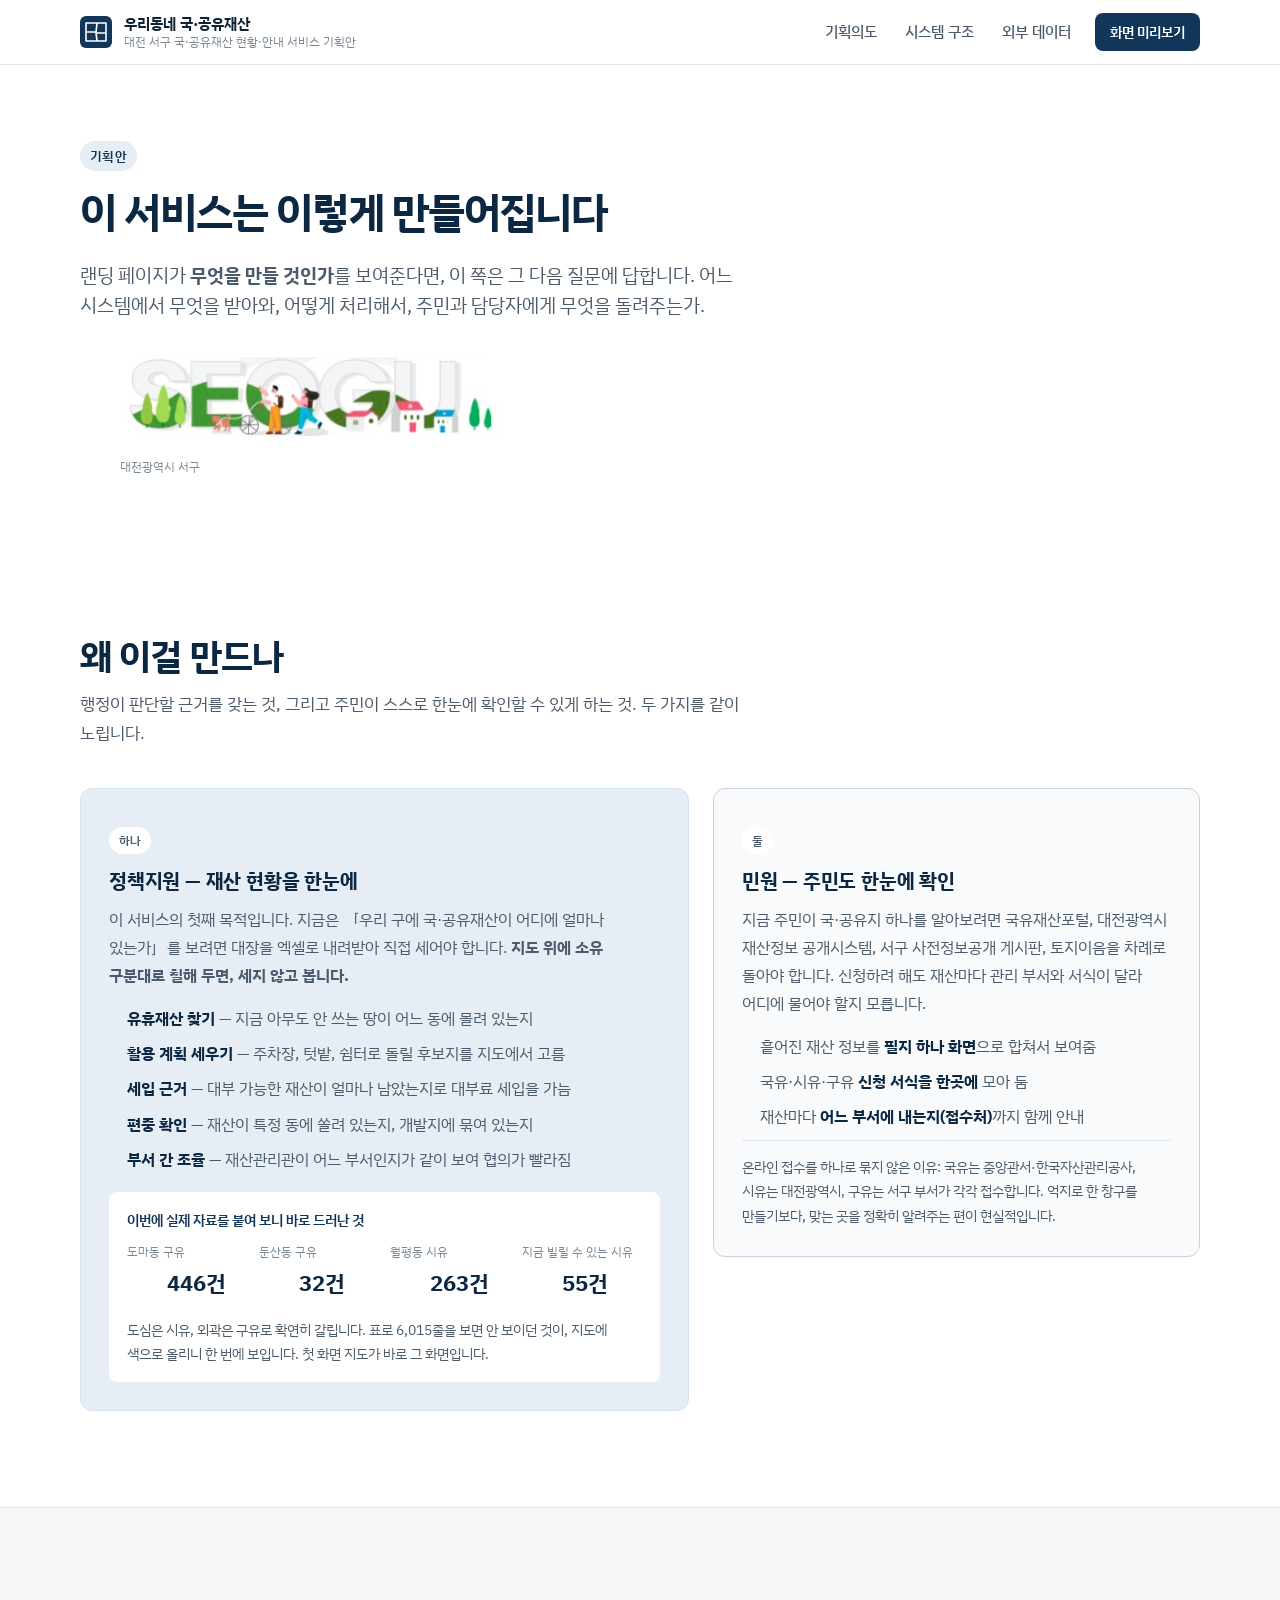
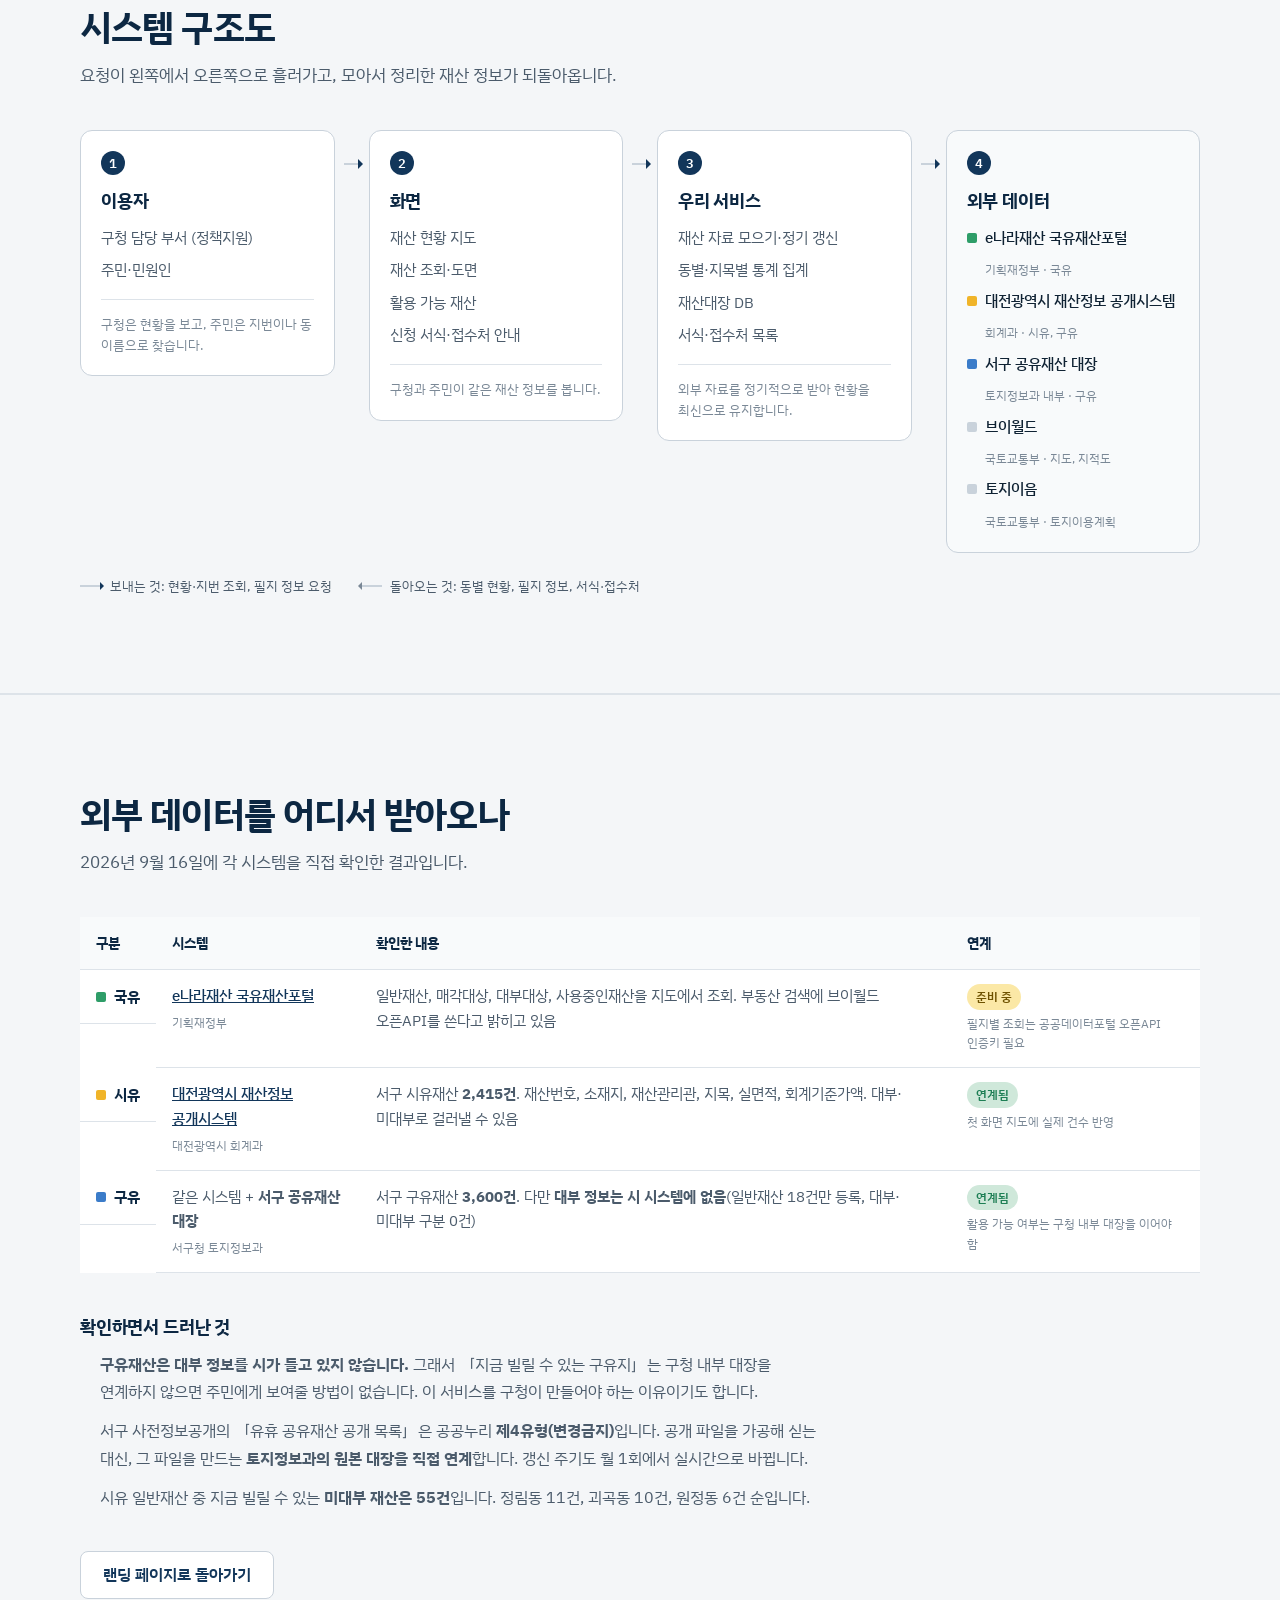
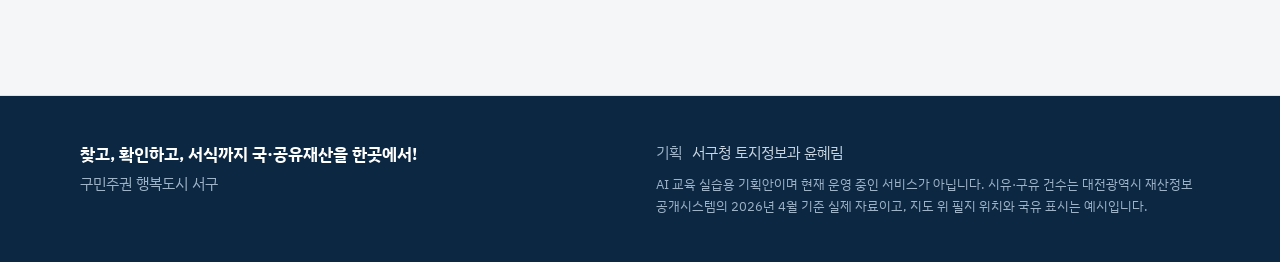
==== commit 76fbe502: "feat: 기획 방향을 행정 정책지원과 민원 확인으로 바꾸고 신청 서식 모음 추가 - 첫 화면 제목을 '찾고, 확인하고, 서식까지 국·공유재산을 한곳에서!'로 변경 - 온라인 서류" ====
--- a/architecture.html
+++ b/architecture.html
@@ -4,13 +4,22 @@
   <meta charset="utf-8">
   <meta name="viewport" content="width=device-width, initial-scale=1">
   <title>이 서비스는 이렇게 만들어집니다 | 우리동네 국·공유재산 기획안</title>
-  <meta name="description" content="대전 서구 국·공유재산 조회·신청 서비스의 시스템 구조도와 데이터 연계 계획">
+  <meta name="description" content="대전 서구 국·공유재산 현황·안내 서비스의 기획의도, 시스템 구조도와 데이터 연계 계획">
   <meta property="og:type" content="website">
   <meta property="og:locale" content="ko_KR">
   <meta property="og:site_name" content="우리동네 국·공유재산">
   <meta property="og:title" content="이 서비스는 이렇게 만들어집니다">
   <meta property="og:description" content="어느 시스템에서 무엇을 받아와 어떻게 처리하는지, 시스템 구조도로 정리했습니다.">
   <meta property="og:url" content="https://seogu-land.vercel.app/architecture">
+  <meta property="og:image" content="https://seogu-land.vercel.app/og-architecture-20260916.png">
+  <meta property="og:image:width" content="1200">
+  <meta property="og:image:height" content="630">
+  <meta property="og:image:alt" content="기획안 배지와 '이 서비스는 이렇게 만들어집니다' 제목, 한 줄 설명, 그리고 SEOGU 글자 안에 나무와 주민, 집이 그려진 대전 서구 브랜드 이미지가 있는 화면.">
+  <meta name="twitter:card" content="summary_large_image">
+  <meta name="twitter:title" content="이 서비스는 이렇게 만들어집니다">
+  <meta name="twitter:description" content="어느 시스템에서 무엇을 받아와 어떻게 처리하는지, 시스템 구조도로 정리했습니다.">
+  <meta name="twitter:image" content="https://seogu-land.vercel.app/og-architecture-20260916.png">
+  <meta name="twitter:image:alt" content="기획안 배지와 '이 서비스는 이렇게 만들어집니다' 제목, 한 줄 설명, 그리고 SEOGU 글자 안에 나무와 주민, 집이 그려진 대전 서구 브랜드 이미지가 있는 화면.">
   <link rel="icon" href="data:image/svg+xml,%3Csvg xmlns='http://www.w3.org/2000/svg' viewBox='0 0 32 32'%3E%3Crect width='32' height='32' rx='6' fill='%2312365A'/%3E%3Cpath d='M6 7h11l-1 9H6zM17 7h9v10h-10zM6 16h10l1 9H6zM16 17h10v8h-9z' fill='none' stroke='%23FFFFFF' stroke-width='1.6' stroke-linejoin='round'/%3E%3C/svg%3E">
   <link rel="preconnect" href="https://fonts.googleapis.com">
   <link rel="preconnect" href="https://fonts.gstatic.com" crossorigin>
@@ -29,7 +38,7 @@
         </svg>
         <span class="brand-text">
           <strong>우리동네 국·공유재산</strong>
-          <small>대전 서구 재산 조회·신청 서비스 기획안</small>
+          <small>대전 서구 국·공유재산 현황·안내 서비스 기획안</small>
         </span>
       </a>
       <nav class="topnav" aria-label="섹션 이동">
@@ -65,30 +74,15 @@
       <div class="wrap">
         <div class="section-head">
           <h2 id="intent-title">왜 이걸 만드나</h2>
-          <p>주민의 민원을 줄이는 것과, 행정이 판단할 근거를 갖는 것. 두 가지를 같이 노립니다.</p>
+          <p>행정이 판단할 근거를 갖는 것, 그리고 주민이 스스로 한눈에 확인할 수 있게 하는 것. 두 가지를 같이 노립니다.</p>
         </div>
 
         <div class="intent-grid">
-          <article class="intent-card">
+          <article class="intent-card intent-card-main">
             <p class="intent-tag">하나</p>
-            <h3>민원 — 한 곳에서 끝내기</h3>
-            <p>
-              지금 주민이 국·공유지 하나를 알아보려면 국유재산포털, 대전광역시 재산정보 공개시스템,
-              서구 사전정보공개 게시판, 토지이음을 차례로 돌아야 합니다.
-              그러고도 신청은 구청을 직접 찾아와야 합니다.
-            </p>
-            <ul class="intent-list">
-              <li>흩어진 재산 정보를 <strong>필지 하나 화면</strong>으로 합쳐서 보여줌</li>
-              <li>사용(대부)허가 신청서, 매수신청서, 포기서를 <strong>온라인으로 제출</strong></li>
-              <li>접수·검토·허가 결과를 문자와 화면으로 <strong>되돌려 알림</strong></li>
-            </ul>
-          </article>
-
-          <article class="intent-card intent-card-main">
-            <p class="intent-tag">둘</p>
             <h3>정책지원 — 재산 현황을 한눈에</h3>
             <p>
-              민원 응대보다 오래가는 쓸모는 이쪽입니다.
+              이 서비스의 첫째 목적입니다.
               지금은 「우리 구에 국·공유재산이 어디에 얼마나 있는가」를 보려면 대장을 엑셀로 내려받아
               직접 세어야 합니다. <strong>지도 위에 소유 구분대로 칠해 두면, 세지 않고 봅니다.</strong>
             </p>
@@ -115,6 +109,25 @@
               </p>
             </div>
           </article>
+
+          <article class="intent-card">
+            <p class="intent-tag">둘</p>
+            <h3>민원 — 주민도 한눈에 확인</h3>
+            <p>
+              지금 주민이 국·공유지 하나를 알아보려면 국유재산포털, 대전광역시 재산정보 공개시스템,
+              서구 사전정보공개 게시판, 토지이음을 차례로 돌아야 합니다.
+              신청하려 해도 재산마다 관리 부서와 서식이 달라 어디에 물어야 할지 모릅니다.
+            </p>
+            <ul class="intent-list">
+              <li>흩어진 재산 정보를 <strong>필지 하나 화면</strong>으로 합쳐서 보여줌</li>
+              <li>국유·시유·구유 <strong>신청 서식을 한곳에</strong> 모아 둠</li>
+              <li>재산마다 <strong>어느 부서에 내는지(접수처)</strong>까지 함께 안내</li>
+            </ul>
+            <p class="intent-why">
+              온라인 접수를 하나로 묶지 않은 이유: 국유는 중앙관서·한국자산관리공사, 시유는 대전광역시,
+              구유는 서구 부서가 각각 접수합니다. 억지로 한 창구를 만들기보다, 맞는 곳을 정확히 알려주는 편이 현실적입니다.
+            </p>
+          </article>
         </div>
       </div>
     </section>
@@ -124,7 +137,7 @@
       <div class="wrap">
         <div class="section-head">
           <h2 id="arch-title">시스템 구조도</h2>
-          <p>데이터가 왼쪽에서 오른쪽으로 흘러갔다가, 처리 결과가 되돌아옵니다.</p>
+          <p>요청이 왼쪽에서 오른쪽으로 흘러가고, 모아서 정리한 재산 정보가 되돌아옵니다.</p>
         </div>
 
         <ol class="flowmap">
@@ -132,34 +145,34 @@
             <p class="fm-step">1</p>
             <h3>이용자</h3>
             <ul class="fm-list">
+              <li>구청 담당 부서 (정책지원)</li>
               <li>주민·민원인</li>
-              <li>구청 담당 공무원</li>
-            </ul>
-            <p class="fm-note">지번이나 동 이름으로 찾기 시작합니다.</p>
+            </ul>
+            <p class="fm-note">구청은 현황을 보고, 주민은 지번이나 동 이름으로 찾습니다.</p>
           </li>
 
           <li class="fm-col">
             <p class="fm-step">2</p>
             <h3>화면</h3>
             <ul class="fm-list">
-              <li>재산 조회</li>
-              <li>온라인 서류 신청</li>
-              <li>도면 보기</li>
-              <li>담당자 접수·검토</li>
-            </ul>
-            <p class="fm-note">주민과 담당자가 같은 필지 정보를 봅니다.</p>
+              <li>재산 현황 지도</li>
+              <li>재산 조회·도면</li>
+              <li>활용 가능 재산</li>
+              <li>신청 서식·접수처 안내</li>
+            </ul>
+            <p class="fm-note">구청과 주민이 같은 재산 정보를 봅니다.</p>
           </li>
 
           <li class="fm-col">
             <p class="fm-step">3</p>
             <h3>우리 서비스</h3>
             <ul class="fm-list">
-              <li>재산 정보 모아서 보여주기</li>
-              <li>신청서 접수·처리</li>
+              <li>재산 자료 모으기·정기 갱신</li>
+              <li>동별·지목별 통계 집계</li>
               <li>재산대장 DB</li>
-              <li>신청서 DB</li>
-            </ul>
-            <p class="fm-note">허가·포기·매각 결과를 대장에 되돌려 반영합니다.</p>
+              <li>서식·접수처 목록</li>
+            </ul>
+            <p class="fm-note">외부 자료를 정기적으로 받아 현황을 최신으로 유지합니다.</p>
           </li>
 
           <li class="fm-col fm-col-ext">
@@ -171,14 +184,13 @@
               <li><span class="owner-dot owner-dot-gu" aria-hidden="true"></span>서구 공유재산 대장<small>토지정보과 내부 · 구유</small></li>
               <li><span class="owner-dot" aria-hidden="true"></span>브이월드<small>국토교통부 · 지도, 지적도</small></li>
               <li><span class="owner-dot" aria-hidden="true"></span>토지이음<small>국토교통부 · 토지이용계획</small></li>
-              <li><span class="owner-dot" aria-hidden="true"></span>문자 알림 서비스<small>구청 기존 계약</small></li>
             </ul>
           </li>
         </ol>
 
         <p class="fm-legend">
-          <span><span class="arrow arrow-out" aria-hidden="true"></span>보내는 것: 지번 검색, 필지 정보 요청, 신청서 제출</span>
-          <span><span class="arrow arrow-back" aria-hidden="true"></span>돌아오는 것: 필지 정보, 처리 결과 알림</span>
+          <span><span class="arrow arrow-out" aria-hidden="true"></span>보내는 것: 현황·지번 조회, 필지 정보 요청</span>
+          <span><span class="arrow arrow-back" aria-hidden="true"></span>돌아오는 것: 동별 현황, 필지 정보, 서식·접수처</span>
         </p>
       </div>
     </section>
@@ -248,7 +260,7 @@
   <footer class="footer">
     <div class="wrap footer-inner">
       <div>
-        <p class="footer-name">흩어진 국·공유재산을 한곳에, 신청까지 원스톱!</p>
+        <p class="footer-name">찾고, 확인하고, 서식까지 국·공유재산을 한곳에서!</p>
         <p class="footer-slogan">구민주권 행복도시 서구</p>
       </div>
       <div class="footer-meta">
--- a/style.css
+++ b/style.css
@@ -300,8 +300,8 @@
 
 /* ---------- 공통 섹션 ---------- */
 .section { padding-block: clamp(56px, 7.5vw, 96px); }
-.problem, .demo, .effects { background: var(--surface); }
-.features, .flow, .roadmap { background: var(--bg); border-block: 1px solid var(--line); }
+.problem, .demo, .flow, .roadmap { background: var(--surface); }
+.features, .forms, .effects { background: var(--bg); border-block: 1px solid var(--line); }
 .section-head { max-width: 42rem; margin-bottom: clamp(28px, 3.5vw, 40px); }
 .section-head h2 { font-size: clamp(1.625rem, 3vw, 2.25rem); line-height: 1.3; letter-spacing: -0.025em; color: var(--navy-deep); }
 .section-head p { margin-top: 10px; color: var(--ink-soft); font-size: 1.0625rem; }
@@ -328,6 +328,13 @@
   border: 1px solid var(--line); border-radius: var(--r-lg);
 }
 .feature-head { display: flex; align-items: center; gap: 12px; }
+/* 기능 카드 위의 쓰임 표시: 정책지원 / 민원 안내 */
+.sheet > .sheet-tag {
+  align-self: flex-start; margin: 0 0 12px; padding: 3px 10px; border-radius: 999px;
+  background: var(--navy); color: #fff; font-size: 0.75rem; font-weight: 600;
+}
+.sheet > .sheet-tag-civil { background: var(--navy-tint); color: var(--navy); }
+.sheet > .sheet-tag-both { background: var(--surface-2); color: var(--ink-soft); border: 1px solid var(--line); }
 .sheet h3 { font-size: 1.1875rem; }
 .sheet > p { margin-top: 12px; color: var(--ink-soft); font-size: 0.9375rem; }
 
@@ -345,7 +352,7 @@
   padding: 10px 14px; background: var(--surface-2); border: 1px solid var(--line); border-radius: var(--r-md);
   font-weight: 500; font-size: 0.9375rem;
 }
-.mini-docs li::after { content: "온라인 제출"; font-size: 0.75rem; font-weight: 600; color: var(--kuk); }
+.mini-docs li::after { content: attr(data-to); font-size: 0.75rem; font-weight: 600; color: var(--navy); text-align: right; }
 
 .mini-list { border: 1px solid var(--line); border-radius: var(--r-md); overflow: hidden; }
 .mini-list li { display: flex; align-items: center; gap: 10px; padding: 10px 14px; font-weight: 600; font-size: 0.9375rem; background: var(--surface-2); }
@@ -481,6 +488,7 @@
 .docs-title { font-weight: 700; font-size: 0.9375rem; margin-bottom: 8px; color: var(--navy-deep); }
 .docs-list { display: grid; gap: 8px; }
 .doc-btn {
+  color: var(--ink); text-decoration: none;
   width: 100%; min-height: 46px; padding: 8px 14px; text-align: left; cursor: pointer;
   background: var(--surface); border: 1px solid var(--line-strong); border-radius: var(--r-md); font-weight: 500;
   display: flex; align-items: center; justify-content: space-between; gap: 10px;
@@ -492,8 +500,49 @@
 .doc-btn:disabled { cursor: not-allowed; color: var(--ink-mute); border-color: var(--line); background: var(--surface-2); }
 .doc-btn:disabled small { color: var(--ink-mute); font-weight: 400; }
 .docs-hint { margin-top: 10px; font-size: 0.875rem; color: var(--ink-soft); }
-
-.demo-toast { margin-top: 12px; padding: 12px 16px; border-radius: var(--r-md); background: var(--navy-deep); color: #fff; font-size: 0.9375rem; }
+.docs-facts { display: grid; gap: 6px; margin-bottom: 10px; font-size: 0.875rem; }
+.docs-facts div { display: grid; grid-template-columns: 5.5em 1fr; gap: 8px; }
+.docs-facts dt { color: var(--ink-mute); }
+.docs-facts dd { margin: 0; font-weight: 500; }
+.kind-chips { display: flex; flex-wrap: wrap; gap: 4px; }
+.kind-chip { padding: 1px 8px; border-radius: 999px; background: var(--navy-tint); color: var(--navy); font-size: 0.75rem; font-weight: 600; }
+
+
+/* ---------- 신청 서식 모음 ---------- */
+.form-groups { display: grid; grid-template-columns: repeat(2, minmax(0, 1fr)); gap: 20px; align-items: start; }
+.form-group { padding: clamp(20px, 2.4vw, 26px); background: var(--surface); border: 1px solid var(--line); border-radius: var(--r-lg); }
+.form-group-head { display: flex; align-items: center; gap: 10px; }
+.form-group-head h3 { font-size: 1.1875rem; color: var(--navy-deep); }
+.form-meta { margin-top: 14px; display: grid; gap: 6px; font-size: 0.875rem; }
+.form-meta div { display: grid; grid-template-columns: 4em 1fr; gap: 8px; }
+.form-meta dt { color: var(--ink-mute); }
+.form-meta dd { margin: 0; font-weight: 500; }
+.form-sub { margin: 18px 0 8px; font-size: 0.8125rem; font-weight: 700; color: var(--navy); }
+.form-list { display: grid; gap: 6px; list-style: none; }
+.form-link {
+  display: grid; grid-template-columns: auto 1fr auto; align-items: center; gap: 10px;
+  padding: 10px 12px; border: 1px solid var(--line-strong); border-radius: var(--r-md);
+  background: var(--surface); color: var(--ink); text-decoration: none;
+  transition: background-color .15s, border-color .15s;
+}
+.form-link:hover { background: var(--navy-tint); border-color: var(--navy); }
+.form-no { font-size: 0.75rem; color: var(--ink-mute); white-space: nowrap; }
+.form-name { font-weight: 600; font-size: 0.9375rem; line-height: 1.4; }
+.form-ext { font-size: 0.6875rem; font-weight: 700; padding: 2px 6px; border-radius: var(--r-sm); background: var(--navy-tint); color: var(--navy); }
+.form-more { margin-top: 14px; }
+.form-more summary { cursor: pointer; font-size: 0.875rem; font-weight: 600; color: var(--ink-soft); padding: 6px 0; }
+.form-more .form-list { margin-top: 6px; }
+.form-more .form-link { background: var(--surface-2); border-color: var(--line); }
+.form-note { margin-top: 18px; font-size: 0.875rem; line-height: 1.7; color: var(--ink-soft); }
+.form-note .owner-chip { margin-right: 6px; }
+.form-note a { color: var(--navy); }
+.sheet-more { margin-top: 14px; align-self: flex-start; font-size: 0.875rem; font-weight: 600; color: var(--navy); }
+
+@media (max-width: 760px) {
+  .form-groups { grid-template-columns: 1fr; }
+  .form-link { grid-template-columns: 1fr auto; }
+  .form-no { grid-column: 1 / -1; }
+}
 
 /* ---------- 5. 사용자 흐름 ---------- */
 .tabs { display: inline-flex; padding: 4px; gap: 4px; margin-bottom: 28px; max-width: 100%; background: var(--surface); border: 1px solid var(--line); border-radius: 10px; }
@@ -699,7 +748,7 @@
 
 /* 기획의도 */
 .intent { background: var(--surface); }
-.intent-grid { display: grid; grid-template-columns: 1fr 1.25fr; gap: 24px; align-items: start; }
+.intent-grid { display: grid; grid-template-columns: 1.25fr 1fr; gap: 24px; align-items: start; }
 .intent-card {
   padding: clamp(20px, 2.4vw, 28px);
   border: 1px solid var(--line-strong); border-radius: var(--r-lg); background: var(--surface-2);
@@ -723,6 +772,7 @@
   margin-top: 4px; font-size: clamp(1.125rem, 2vw, 1.375rem); font-weight: 700;
   color: var(--navy-deep); font-variant-numeric: tabular-nums;
 }
+.intent-why { margin-top: 16px; padding-top: 14px; border-top: 1px solid var(--line); font-size: 0.875rem; line-height: 1.7; color: var(--ink-mute); }
 .intent-proof-note { margin-top: 14px; font-size: 0.875rem; line-height: 1.7; color: var(--ink-soft); }
 
 @media (max-width: 960px) {
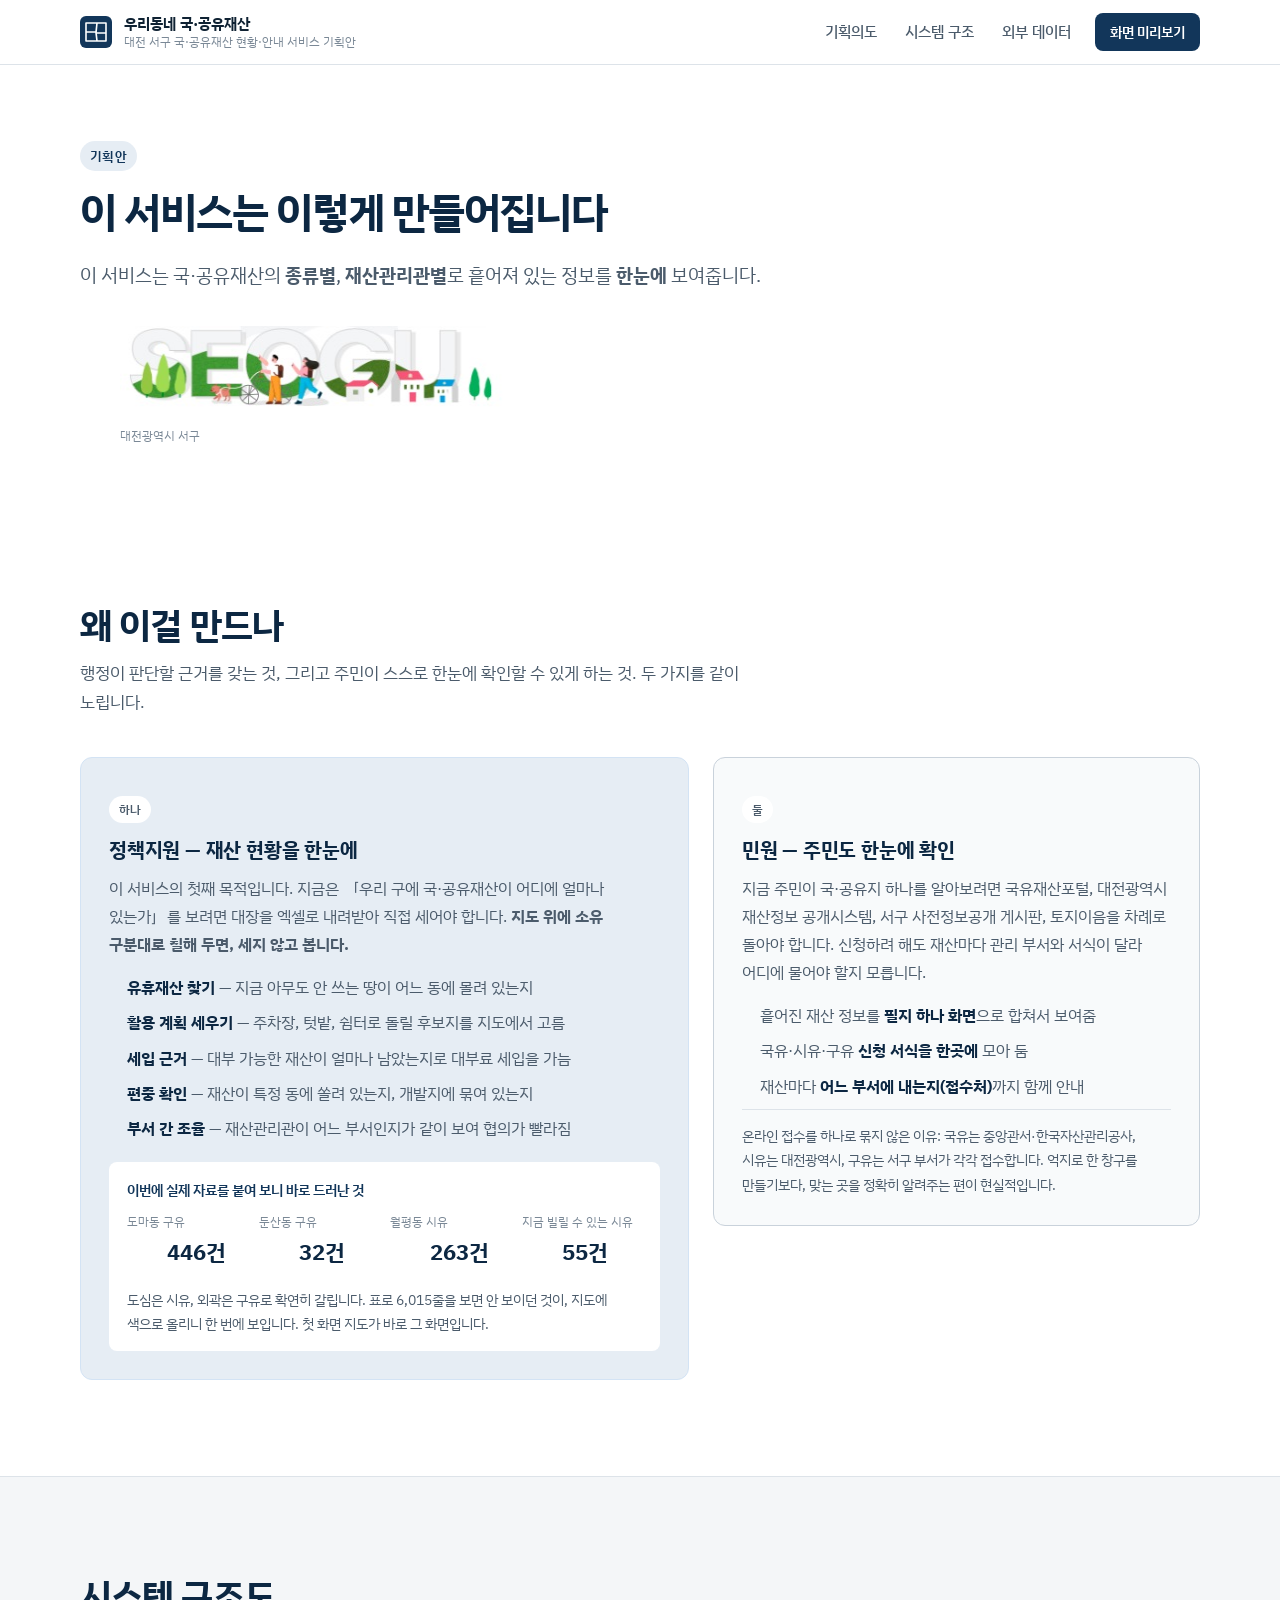
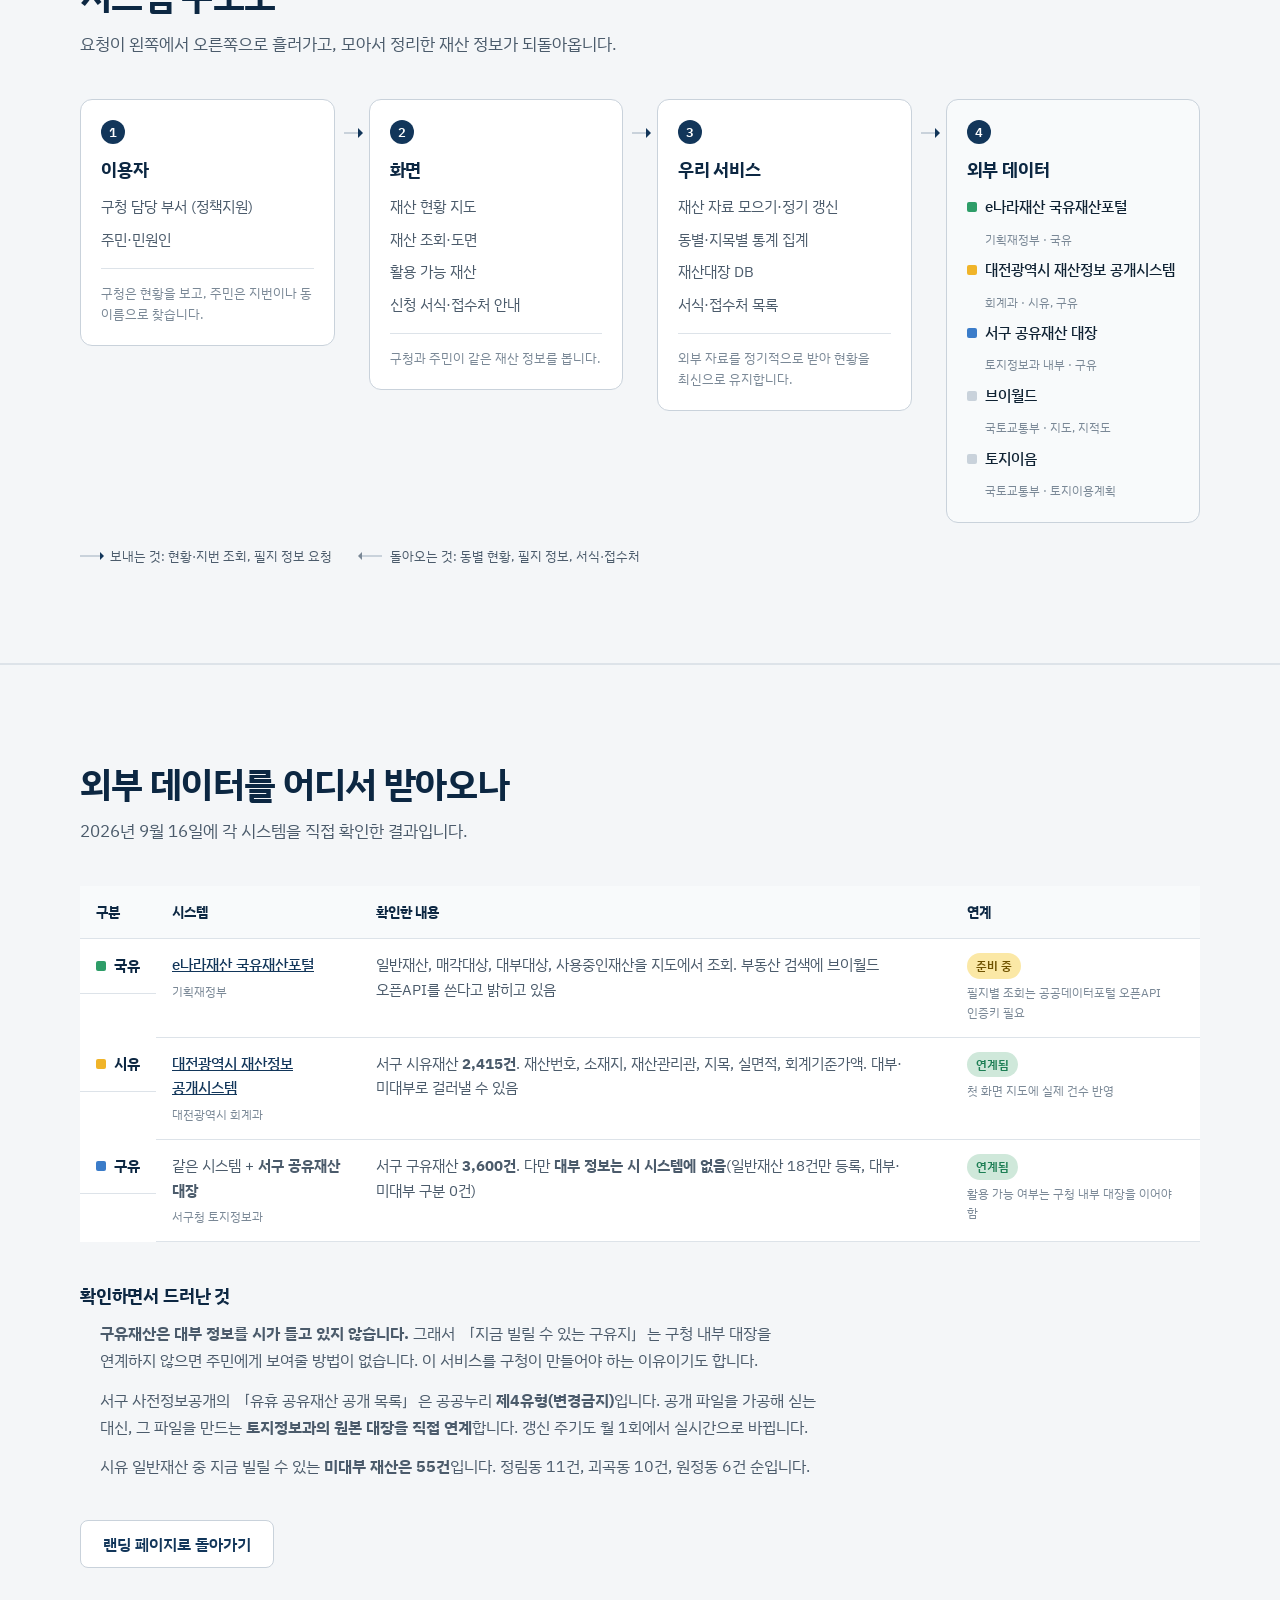
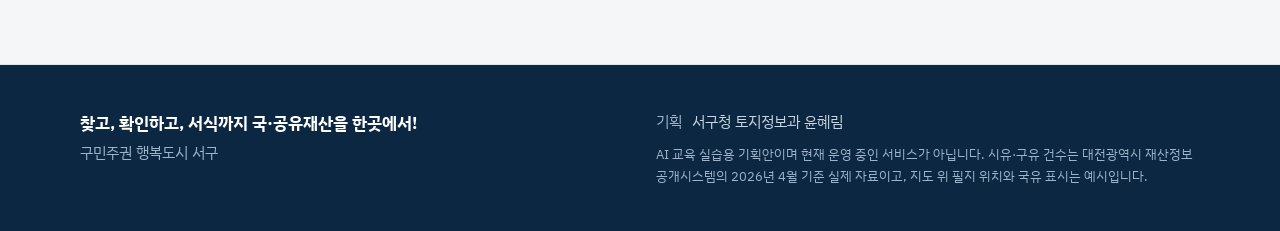
==== commit 9cc55491: "docs: 기획안 페이지 머리말 설명을 서비스 목적 문장으로 변경 Co-Authored-By: Claude Opus 5 <noreply@anthropic.com>" ====
--- a/architecture.html
+++ b/architecture.html
@@ -57,8 +57,8 @@
         <p class="plan-badge">기획안</p>
         <h1>이 서비스는 이렇게 만들어집니다</h1>
         <p class="lede">
-          랜딩 페이지가 <strong>무엇을 만들 것인가</strong>를 보여준다면, 이 쪽은 그 다음 질문에 답합니다.
-          어느 시스템에서 무엇을 받아와, 어떻게 처리해서, 주민과 담당자에게 무엇을 돌려주는가.
+          이 서비스는 국·공유재산의 <strong>종류별</strong>, <strong>재산관리관별</strong>로 흩어져 있는 정보를
+          <strong>한눈에</strong> 보여줍니다.
         </p>
         <figure class="plan-logo">
           <img src="images/seogu-logo.jpg" width="393" height="76"
